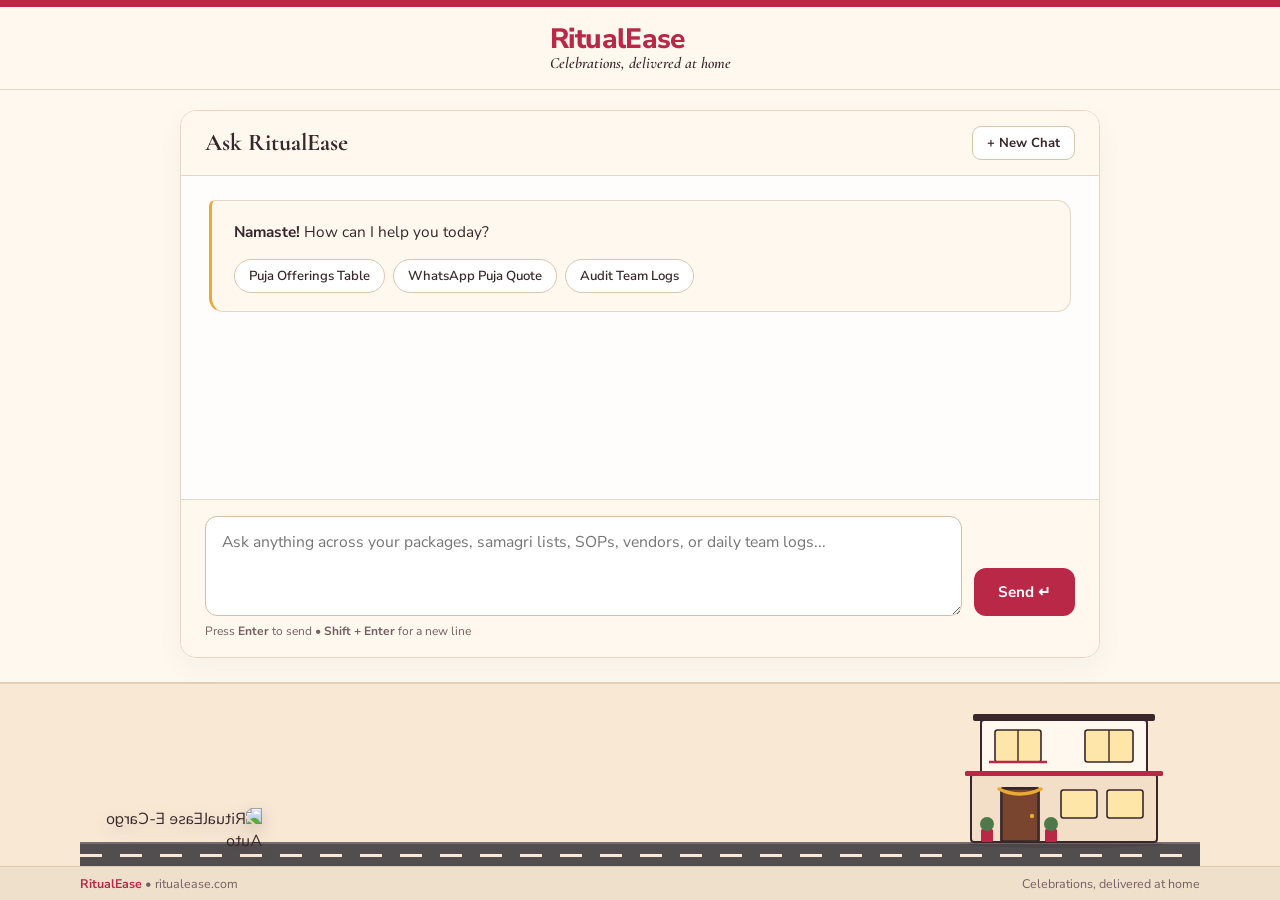
==== portal2_ask_brain.html @ 66dddca2 "Update portal2_ask_brain.html" ====
<!DOCTYPE html>
<html lang="en">
<head>
<meta charset="UTF-8">
<meta name="viewport" content="width=device-width, initial-scale=1.0">
<title>Ask RitualEase — ritualease.com</title>
<link rel="preconnect" href="https://fonts.googleapis.com">
<link rel="preconnect" href="https://fonts.gstatic.com" crossorigin>
<link href="https://fonts.googleapis.com/css2?family=Cormorant+Garamond:ital,wght@0,600;0,700;1,500&family=Nunito+Sans:wght@400;600;700;800&display=swap" rel="stylesheet">
<style>
  :root {
    --crimson: #BA2848;
    --crimson-dark: #961d38;
    --ivory: #FFF8EF;
    --sand: #F8E8D4;
    --gold: #EBAA32;
    --ink: #38272A;
    --ink-muted: #755E62;
    --hairline: #E6D5C3;
    --card-bg: #FFFFFF;
  }

  * {
    box-sizing: border-box;
    margin: 0;
    padding: 0;
  }

  body {
    background-color: var(--ivory);
    color: var(--ink);
    font-family: 'Nunito Sans', -apple-system, BlinkMacSystemFont, sans-serif;
    min-height: 100vh;
    display: flex;
    flex-direction: column;
    -webkit-font-smoothing: antialiased;
  }

  /* 1. Top Crimson Accent Bar */
  .top-crimson-bar {
    height: 7px;
    width: 100%;
    background: var(--crimson);
    flex-shrink: 0;
  }

  /* 2. Authentic RitualEase Header Using Exact Logo Mark & Wordmark */
  .brand-header {
    background: var(--ivory);
    padding: 18px 24px 16px 24px;
    text-align: center;
    border-bottom: 1px solid var(--hairline);
    flex-shrink: 0;
  }

  .logo-lockup {
    display: inline-flex;
    align-items: center;
    justify-content: center;
    gap: 14px;
    text-decoration: none;
  }

  .logo-mark-img {
    width: 50px;
    height: 50px;
    object-fit: contain;
    display: block;
  }

  .logo-text-stack {
    display: flex;
    flex-direction: column;
    align-items: flex-start;
    text-align: left;
  }

  .logo-brand-name {
    font-family: 'Nunito Sans', sans-serif;
    font-weight: 800;
    font-size: 1.75rem;
    letter-spacing: -0.025em;
    color: var(--crimson);
    line-height: 1;
  }

  .logo-domain-pill {
    font-family: 'Nunito Sans', sans-serif;
    font-weight: 700;
    font-size: 0.72rem;
    letter-spacing: 0.06em;
    text-transform: lowercase;
    color: var(--ink-muted);
    margin-top: 3px;
  }

  .logo-tagline {
    font-family: 'Cormorant Garamond', Georgia, serif;
    font-style: italic;
    font-weight: 600;
    font-size: 0.98rem;
    color: var(--ink);
    margin-top: 1px;
  }

  /* 3. Clean Editorial Chat Workspace */
  .workspace-wrap {
    flex: 1;
    width: 100%;
    max-width: 960px;
    margin: 0 auto;
    padding: 20px 20px 24px 20px;
    display: flex;
    flex-direction: column;
  }

  .workspace-card {
    flex: 1;
    background: var(--card-bg);
    border: 1px solid var(--hairline);
    border-radius: 16px;
    box-shadow: 0 10px 28px rgba(56, 39, 42, 0.045);
    display: flex;
    flex-direction: column;
    min-height: 500px;
    overflow: hidden;
  }

  .workspace-bar {
    padding: 15px 24px;
    background: var(--ivory);
    border-bottom: 1px solid var(--hairline);
    display: flex;
    align-items: center;
    justify-content: space-between;
    gap: 12px;
  }

  .workspace-title {
    font-family: 'Cormorant Garamond', Georgia, serif;
    font-weight: 700;
    font-size: 1.5rem;
    color: var(--ink);
    border: none !important;
    text-decoration: none !important;
    line-height: 1.1;
  }

  .btn-new-chat {
    background: #FFFFFF;
    border: 1px solid #D9C3AD;
    color: var(--ink);
    font-family: 'Nunito Sans', sans-serif;
    font-weight: 700;
    font-size: 0.82rem;
    padding: 7px 14px;
    border-radius: 9px;
    cursor: pointer;
    transition: all 0.15s ease;
  }

  .btn-new-chat:hover {
    border-color: var(--crimson);
    color: var(--crimson);
    background: var(--ivory);
  }

  .chat-stream {
    flex: 1;
    overflow-y: auto;
    padding: 24px 28px;
    display: flex;
    flex-direction: column;
    gap: 20px;
    background: #FFFDFB;
  }

  .entry {
    display: flex;
    flex-direction: column;
  }

  .entry.user {
    align-self: flex-end;
    max-width: 80%;
  }

  .entry.assistant {
    align-self: flex-start;
    width: 100%;
  }

  .entry.user .entry-body {
    background: var(--crimson);
    color: #FFFFFF;
    padding: 13px 18px;
    border-radius: 14px 14px 4px 14px;
    font-size: 0.96rem;
    line-height: 1.55;
    box-shadow: 0 3px 10px rgba(186, 40, 72, 0.14);
  }

  .entry.assistant .entry-body {
    background: var(--ivory);
    border: 1px solid var(--hairline);
    border-left: 3.5px solid var(--gold);
    padding: 18px 22px;
    border-radius: 6px 14px 14px 14px;
    font-size: 0.96rem;
    line-height: 1.68;
    color: var(--ink);
  }

  .entry-actions {
    margin-top: 6px;
    display: flex;
    align-items: center;
    gap: 12px;
  }

  .copy-btn {
    background: none;
    border: none;
    color: var(--crimson);
    font-family: 'Nunito Sans', sans-serif;
    font-size: 0.76rem;
    font-weight: 700;
    cursor: pointer;
    padding: 0;
  }

  .copy-btn:hover {
    text-decoration: underline;
  }

  .entry-body table {
    width: 100%;
    border-collapse: collapse;
    margin: 14px 0;
    font-size: 0.88rem;
    background: #FFFFFF;
  }

  .entry-body th,
  .entry-body td {
    border: 1px solid #E2CCB3;
    padding: 9px 12px;
    text-align: left;
    vertical-align: top;
  }

  .entry-body th {
    background: var(--sand);
    font-weight: 700;
    color: var(--ink);
  }

  .entry-body ul,
  .entry-body ol {
    margin: 8px 0 8px 22px;
  }

  .entry-body li {
    margin-bottom: 5px;
  }

  .entry-body h2,
  .entry-body h3,
  .entry-body h4 {
    font-family: 'Cormorant Garamond', Georgia, serif;
    color: var(--crimson);
    margin: 14px 0 6px 0;
    font-size: 1.2rem;
  }

  .starter-row {
    display: flex;
    flex-wrap: wrap;
    gap: 8px;
    margin-top: 14px;
  }

  .starter-pill {
    background: #FFFFFF;
    border: 1px solid #DEC7B0;
    color: var(--ink);
    font-family: 'Nunito Sans', sans-serif;
    font-size: 0.82rem;
    font-weight: 600;
    padding: 7px 14px;
    border-radius: 20px;
    cursor: pointer;
    transition: all 0.15s ease;
  }

  .starter-pill:hover {
    border-color: var(--crimson);
    color: var(--crimson);
    background: #FFFDF9;
  }

  .composer-box {
    padding: 16px 24px 18px 24px;
    background: var(--ivory);
    border-top: 1px solid var(--hairline);
  }

  .composer-row {
    display: flex;
    gap: 12px;
    align-items: flex-end;
  }

  .composer-row textarea {
    flex: 1;
    min-height: 82px;
    max-height: 220px;
    resize: vertical;
    padding: 14px 16px;
    border: 1.5px solid #D5BCA3;
    border-radius: 12px;
    background: #FFFFFF;
    color: var(--ink);
    font-family: 'Nunito Sans', sans-serif;
    font-size: 0.98rem;
    line-height: 1.5;
  }

  .composer-row textarea:focus {
    outline: none;
    border-color: var(--crimson);
    box-shadow: 0 0 0 3px rgba(186, 40, 72, 0.10);
  }

  .btn-send {
    flex-shrink: 0;
    height: 48px;
    padding: 0 24px;
    background: var(--crimson);
    color: #FFFFFF;
    border: none;
    border-radius: 12px;
    font-family: 'Nunito Sans', sans-serif;
    font-size: 0.95rem;
    font-weight: 700;
    cursor: pointer;
    transition: background 0.15s ease;
  }

  .btn-send:hover:not(:disabled) {
    background: var(--crimson-dark);
  }

  .btn-send:disabled {
    opacity: 0.65;
    cursor: not-allowed;
  }

  .composer-note {
    margin-top: 7px;
    font-size: 0.75rem;
    color: var(--ink-muted);
  }

  /* 4. Choreographed Story Footer: Auto Drives Down Road -> Stops at Home -> Boy Exits, Opens Door & Delivers Boxes */
  .story-footer {
    background: var(--sand);
    border-top: 2px solid #E5CEB5;
    padding-top: 14px;
    margin-top: auto;
    flex-shrink: 0;
    overflow: hidden;
  }

  .story-stage {
    position: relative;
    max-width: 1120px;
    height: 168px;
    margin: 0 auto;
    padding: 0 24px;
  }

  /* Paved Grey Dashed Road Running End-to-End */
  .paved-road {
    position: absolute;
    left: 0;
    right: 0;
    bottom: 0;
    height: 24px;
    background: #524D4F;
    border-top: 2px solid #756F72;
  }

  .paved-road::after {
    content: "";
    position: absolute;
    left: 0;
    right: 0;
    top: 10px;
    height: 3px;
    background-image: repeating-linear-gradient(
      to right,
      #F8E8D4 0px,
      #F8E8D4 22px,
      transparent 22px,
      transparent 40px
    );
    animation: roadScroll 14s linear infinite;
  }

  /* Real 3D E-Cargo Auto Mascot Driving Left-to-Right Toward Home */
  .auto-actor {
    position: absolute;
    bottom: 14px;
    left: 24px;
    width: 158px;
    z-index: 4;
    transform-origin: bottom center;
    animation: autoJourney 14s cubic-bezier(0.35, 0.05, 0.25, 1) infinite;
  }

  /* Flip horizontal so front cabin faces right toward the home, while keeping crisp shadow */
  .auto-actor img {
    width: 100%;
    height: auto;
    display: block;
    transform: scaleX(-1);
    filter: drop-shadow(0 6px 8px rgba(56, 39, 42, 0.22));
    animation: engineIdle 0.45s ease-in-out infinite alternate;
  }

  /* Coordinator Character Exiting Auto & Carrying Celebration Boxes to House */
  .boy-actor {
    position: absolute;
    bottom: 18px;
    left: 55%;
    width: 64px;
    height: 92px;
    z-index: 5;
    opacity: 0;
    animation: boyDelivery 14s ease-in-out infinite;
  }

  /* Modern 2-Story Home at the Right End of the Road */
  .home-actor {
    position: absolute;
    bottom: 18px;
    right: 28px;
    width: 215px;
    height: 142px;
    z-index: 3;
  }

  /* Animated Front Door on the Home */
  .house-door-leaf {
    transform-origin: left center;
    animation: doorSwing 14s ease-in-out infinite;
  }

  /* Warm Interior Glow When Door Opens */
  .door-warm-glow {
    opacity: 0;
    animation: glowPulse 14s ease-in-out infinite;
  }

  /* Footer Brand Signature Strip Beneath Road */
  .footer-bar-bottom {
    background: #EFE0CC;
    border-top: 1px solid #DFC9AF;
    padding: 8px 24px;
  }

  .footer-bar-inner {
    max-width: 1120px;
    margin: 0 auto;
    display: flex;
    align-items: center;
    justify-content: space-between;
    font-size: 0.78rem;
    color: var(--ink-muted);
    flex-wrap: wrap;
    gap: 8px;
  }

  .footer-bar-inner strong {
    color: var(--crimson);
  }

  /* === 14-SECOND CONTINUOUS CHOREOGRAPHY KEYFRAMES ===
     0% - 34%: Auto drives smoothly from left end down the road toward the house
     35% - 42%: Auto brakes gently & parks right outside the home
     43% - 52%: Boy steps out of auto holding gold/ivory celebration boxes; house front door swings open
     53% - 76%: Boy walks boxes up to open front door & hands them inside
     77% - 88%: Door closes warmly; boy steps back into auto
     89% - 100%: Smooth reset for next celebration delivery
  */
  @keyframes autoJourney {
    0%   { left: 24px; opacity: 0; transform: translateY(0); }
    6%   { left: 24px; opacity: 1; transform: translateY(0); }
    36%  { left: calc(100% - 415px); opacity: 1; transform: translateY(0); }
    39%  { left: calc(100% - 410px); opacity: 1; transform: rotate(1.5deg); }
    42%  { left: calc(100% - 412px); opacity: 1; transform: rotate(0deg); }
    88%  { left: calc(100% - 412px); opacity: 1; transform: rotate(0deg); }
    95%  { left: calc(100% - 412px); opacity: 0; }
    100% { left: 24px; opacity: 0; }
  }

  @keyframes engineIdle {
    from { transform: scaleX(-1) translateY(0px); }
    to   { transform: scaleX(-1) translateY(-1.5px); }
  }

  @keyframes boyDelivery {
    0%, 41%  { left: calc(100% - 310px); opacity: 0; transform: scale(0.88) translateY(4px); }
    47%      { left: calc(100% - 295px); opacity: 1; transform: scale(1) translateY(0px); }
    54%      { left: calc(100% - 265px); opacity: 1; transform: translateY(-2px); }
    61%      { left: calc(100% - 235px); opacity: 1; transform: translateY(0px); }
    68%      { left: calc(100% - 210px); opacity: 1; transform: translateY(-2px); }
    78%      { left: calc(100% - 210px); opacity: 1; transform: translateY(0px); }
    86%      { left: calc(100% - 285px); opacity: 1; transform: translateY(0px); }
    91%, 100%{ left: calc(100% - 310px); opacity: 0; }
  }

  @keyframes doorSwing {
    0%, 46%  { transform: scaleX(1); }
    54%, 80% { transform: scaleX(0.22); }
    87%, 100%{ transform: scaleX(1); }
  }

  @keyframes glowPulse {
    0%, 46%  { opacity: 0; }
    54%, 80% { opacity: 1; }
    87%, 100%{ opacity: 0; }
  }

  @keyframes roadScroll {
    0%   { background-position-x: 0px; }
    38%  { background-position-x: -240px; }
    88%  { background-position-x: -240px; }
    100% { background-position-x: -280px; }
  }

  @media (max-width: 720px) {
    .workspace-wrap { padding: 12px; }
    .chat-stream { padding: 16px; }
    .composer-row { flex-direction: column; align-items: stretch; }
    .btn-send { width: 100%; }
    .story-stage { height: 140px; }
    .auto-actor { width: 120px; }
    .home-actor { width: 165px; height: 112px; right: 12px; }
    @keyframes autoJourney {
      0%   { left: 10px; opacity: 0; }
      6%   { left: 10px; opacity: 1; }
      38%, 88% { left: calc(100% - 305px); opacity: 1; }
      95%, 100%{ left: 10px; opacity: 0; }
    }
    @keyframes boyDelivery {
      0%, 41%  { left: calc(100% - 215px); opacity: 0; }
      48%      { left: calc(100% - 200px); opacity: 1; }
      66%, 78% { left: calc(100% - 155px); opacity: 1; }
      88%, 100%{ left: calc(100% - 215px); opacity: 0; }
    }
  }
</style>
</head>
<body>

  <!-- Top Crimson Accent Strip -->
  <div class="top-crimson-bar"></div>

  <!-- Official RitualEase Header Using Exact Logo Mark & Wordmark -->
  <header class="brand-header">
    <div class="logo-lockup">
      <img src="ritualease-logo-mark-1024-transparent.png" alt="RitualEase Logo" class="logo-mark-img" onerror="this.style.display='none'">
      <div class="logo-text-stack">
        <span class="logo-brand-name">RitualEase</span>
        <span class="logo-tagline">Celebrations, delivered at home</span>
      </div>
    </div>
  </header>

  <!-- Continuous Conversation Workspace -->
  <main class="workspace-wrap">
    <div class="workspace-card">
      <div class="workspace-bar">
        <div class="workspace-title">Ask RitualEase</div>
        <button type="button" class="btn-new-chat" onclick="resetChat()">+ New Chat</button>
      </div>

      <div class="chat-stream" id="chatStream"></div>

      <div class="composer-box">
        <div class="composer-row">
          <textarea id="qInput" rows="3" placeholder="Ask anything across your packages, samagri lists, SOPs, vendors, or daily team logs..."></textarea>
          <button type="button" class="btn-send" id="askBtn" onclick="sendMessage()">Send ↵</button>
        </div>
        <div class="composer-note">Press <strong>Enter</strong> to send • <strong>Shift + Enter</strong> for a new line</div>
      </div>
    </div>
  </main>

  <!-- Animated Mascot Story Footer: Auto Drives Along Road -> Stops at House -> Boy Exits, Opens Door & Delivers Boxes -->
  <footer class="story-footer">
    <div class="story-stage">
      <!-- Paved Dashed Road -->
      <div class="paved-road"></div>

      <!-- 1. Exact 3D E-Cargo Auto Mascot Driving Left-to-Right -->
      <div class="auto-actor">
        <img src="auto_plain_HQ_with-RE-logo.png" alt="RitualEase E-Cargo Auto">
      </div>

      <!-- 2. RitualEase Coordinator Exiting Auto Carrying Stacked Celebration Boxes -->
      <div class="boy-actor" aria-hidden="true">
        <svg width="64" height="92" viewBox="0 0 64 92" fill="none" xmlns="http://www.w3.org/2000/svg">
          <!-- Ground Shadow -->
          <ellipse cx="30" cy="89" rx="16" ry="3.5" fill="rgba(56,39,42,0.22)"/>
          <!-- White Cap with Crimson Visor -->
          <path d="M16 20C16 13 21 9 28 9C35 9 40 13 40 20H16Z" fill="#FFFFFF" stroke="#38272A" stroke-width="1.5"/>
          <path d="M28 19H46" stroke="#BA2848" stroke-width="3" stroke-linecap="round"/>
          <!-- Head & Smile -->
          <circle cx="28" cy="27" r="8.5" fill="#F2C39B"/>
          <circle cx="31" cy="26" r="1.2" fill="#38272A"/>
          <path d="M28 30C30 31.5 32.5 31.2 33.5 29.8" stroke="#38272A" stroke-width="1.3" stroke-linecap="round"/>
          <!-- Crimson RitualEase Polo Shirt -->
          <path d="M17 37C17 35 21 34 28 34C35 34 39 35 39 37L41 61H15L17 37Z" fill="#BA2848"/>
          <!-- Trousers & Sneakers -->
          <rect x="18" y="61" width="8.5" height="23" rx="2.5" fill="#38272A"/>
          <rect x="29.5" y="61" width="8.5" height="23" rx="2.5" fill="#38272A"/>
          <rect x="17" y="82" width="11" height="5" rx="2.5" fill="#FFFFFF"/>
          <rect x="29" y="82" width="11" height="5" rx="2.5" fill="#FFFFFF"/>
          <!-- Bottom Celebration Box (Marigold Gold #EBAA32) -->
          <rect x="28" y="44" width="26" height="16" rx="2.5" fill="#EBAA32" stroke="#38272A" stroke-width="1.3"/>
          <line x1="41" y1="44" x2="41" y2="60" stroke="#BA2848" stroke-width="2.2"/>
          <!-- Top Celebration Box (Warm Ivory #FFF8EF with Crimson Ribbon) -->
          <rect x="30" y="31" width="22" height="13" rx="2" fill="#FFF8EF" stroke="#38272A" stroke-width="1.3"/>
          <line x1="41" y1="31" x2="41" y2="44" stroke="#BA2848" stroke-width="2"/>
          <!-- Arms Holding Boxes -->
          <path d="M22 41L31 49" stroke="#F2C39B" stroke-width="4" stroke-linecap="round"/>
        </svg>
      </div>

      <!-- 3. Modern 2-Story Home at the Right End with Animated Opening Front Door -->
      <div class="home-actor" aria-hidden="true">
        <svg width="215" height="142" viewBox="0 0 215 142" fill="none" xmlns="http://www.w3.org/2000/svg">
          <!-- Ground Shadow -->
          <ellipse cx="108" cy="138" rx="98" ry="4" fill="rgba(56,39,42,0.18)"/>
          <!-- Upper Floor -->
          <rect x="24" y="14" width="166" height="54" rx="3" fill="#FFF8EF" stroke="#38272A" stroke-width="2"/>
          <!-- Upper Roof Overhang -->
          <rect x="16" y="8" width="182" height="7" rx="2" fill="#38272A"/>
          <!-- Upper Windows with Warm Celebration Glow -->
          <rect x="38" y="24" width="46" height="32" rx="2.5" fill="#FDE6A8" stroke="#38272A" stroke-width="1.6"/>
          <line x1="61" y1="24" x2="61" y2="56" stroke="#38272A" stroke-width="1.4"/>
          <rect x="128" y="24" width="48" height="32" rx="2.5" fill="#FDE6A8" stroke="#38272A" stroke-width="1.6"/>
          <line x1="152" y1="24" x2="152" y2="56" stroke="#38272A" stroke-width="1.4"/>
          <!-- Balcony Railing -->
          <line x1="32" y1="56" x2="90" y2="56" stroke="#BA2848" stroke-width="2.5"/>

          <!-- Ground Floor -->
          <rect x="14" y="68" width="186" height="68" rx="3" fill="#F3DFC8" stroke="#38272A" stroke-width="2"/>
          <!-- Crimson Architectural Trim -->
          <rect x="8" y="65" width="198" height="5" rx="1.5" fill="#BA2848"/>

          <!-- Front Entrance Frame & Warm Interior Glow -->
          <rect x="44" y="82" width="38" height="54" rx="2" fill="#FFF3D1" stroke="#38272A" stroke-width="1.8"/>
          <rect class="door-warm-glow" x="45" y="83" width="36" height="52" fill="#EBAA32" opacity="0.45"/>
          <!-- Animated Swinging Front Door -->
          <g transform="translate(45, 83)">
            <g class="house-door-leaf">
              <rect x="0" y="0" width="36" height="52" fill="#7A452E" stroke="#38272A" stroke-width="1.4"/>
              <circle cx="30" cy="27" r="2.2" fill="#EBAA32"/>
            </g>
          </g>
          <!-- Festive Marigold Toran Garland Over Door -->
          <path d="M42 83Q63 93 84 83" stroke="#EBAA32" stroke-width="3.5" stroke-linecap="round" fill="none"/>

          <!-- Ground Floor Living Room Windows -->
          <rect x="104" y="84" width="36" height="28" rx="2.5" fill="#FDE6A8" stroke="#38272A" stroke-width="1.6"/>
          <rect x="150" y="84" width="36" height="28" rx="2.5" fill="#FDE6A8" stroke="#38272A" stroke-width="1.6"/>

          <!-- Crimson Planters & Green Shrubs -->
          <rect x="24" y="123" width="12" height="13" rx="1.5" fill="#BA2848"/>
          <circle cx="30" cy="118" r="7" fill="#4E7A4B"/>
          <rect x="88" y="123" width="12" height="13" rx="1.5" fill="#BA2848"/>
          <circle cx="94" cy="118" r="7" fill="#4E7A4B"/>
        </svg>
      </div>
    </div>

    <div class="footer-bar-bottom">
      <div class="footer-bar-inner">
        <span><strong>RitualEase</strong> • ritualease.com</span>
        <span>Celebrations, delivered at home</span>
      </div>
    </div>
  </footer>

<script src="brain.js?v=13"></script>
<script>
let chatHistory = [];
let isBusy = false;

function initChat() {
  const stream = document.getElementById("chatStream");
  stream.innerHTML = `
    <div class="entry assistant">
      <div class="entry-body">
        <strong>Namaste!</strong> How can I help you today?
        <div class="starter-row">
          <button type="button" class="starter-pill" onclick="useStarter('List all Puja packages and exact offerings in a table')">Puja Offerings Table</button>
          <button type="button" class="starter-pill" onclick="useStarter('Draft a ready-to-send WhatsApp quote for Satyanarayan Katha including customer-owned utensils')">WhatsApp Puja Quote</button>
          <button type="button" class="starter-pill" onclick="useStarter('Summarize recent team updates and flag any missing follow-ups')">Audit Team Logs</button>
        </div>
      </div>
    </div>
  `;
}

function useStarter(text) {
  document.getElementById("qInput").value = text;
  sendMessage();
}

function resetChat() {
  chatHistory = [];
  initChat();
  document.getElementById("qInput").focus();
}

document.getElementById("qInput").addEventListener("keydown", function(e) {
  if (e.key === "Enter" && !e.shiftKey) {
    e.preventDefault();
    sendMessage();
  }
});

async function sendMessage() {
  if (isBusy) return;
  const input = document.getElementById("qInput");
  const q = input.value.trim();
  if (!q) { input.focus(); return; }

  const scriptUrl = getScriptUrl();
  if (!scriptUrl) {
    appendEntry("assistant", "⚠️ **DEFAULT_SCRIPT_URL** is missing in `brain.js` on GitHub.");
    return;
  }

  input.value = "";
  chatHistory.push({ role: "user", content: q });
  appendEntry("user", q);

  isBusy = true;
  const btn = document.getElementById("askBtn");
  btn.disabled = true;
  btn.textContent = "Thinking...";

  const typingId = "typing_" + Date.now();
  appendEntry("assistant", "Thinking...", typingId);

  try {
    const res = await fetch(scriptUrl, {
      method: "POST",
      body: JSON.stringify({
        action: "chat",
        history: chatHistory
      })
    });
    const raw = await res.text();
    let data;
    try {
      data = JSON.parse(raw);
    } catch (e) {
      replaceEntry(typingId, "⚠️ Backend returned HTML instead of JSON. Ensure Apps Script is deployed with **Who has access: Anyone**.");
      isBusy = false;
      btn.disabled = false;
      btn.textContent = "Send ↵";
      return;
    }

    const reply = (data.answer && data.answer.trim()) ? data.answer.trim() : ("⚠️ Unexpected response: " + raw);
    chatHistory.push({ role: "assistant", content: reply });
    replaceEntry(typingId, reply, true);
  } catch (err) {
    replaceEntry(typingId, "⚠️ Network error: " + err.message);
  }

  isBusy = false;
  btn.disabled = false;
  btn.textContent = "Send ↵";
  input.focus();
}

function appendEntry(role, text, id) {
  const stream = document.getElementById("chatStream");
  const entry = document.createElement("div");
  entry.className = "entry " + role;
  if (id) entry.id = id;

  const body = document.createElement("div");
  body.className = "entry-body";
  body.innerHTML = role === "user" ? escapeHtml(text).replace(/\n/g, "<br>") : renderMarkdown(text);
  entry.appendChild(body);

  if (role === "assistant" && !id) {
    entry.appendChild(buildActions(text));
  }

  stream.appendChild(entry);
  stream.scrollTop = stream.scrollHeight;
}

function replaceEntry(id, text, showCopy) {
  const entry = document.getElementById(id);
  if (!entry) return;
  entry.removeAttribute("id");
  const body = entry.querySelector(".entry-body");
  body.innerHTML = renderMarkdown(text);
  if (showCopy) {
    entry.appendChild(buildActions(text));
  }
  const stream = document.getElementById("chatStream");
  stream.scrollTop = stream.scrollHeight;
}

function buildActions(rawText) {
  const bar = document.createElement("div");
  bar.className = "entry-actions";
  const copyBtn = document.createElement("button");
  copyBtn.type = "button";
  copyBtn.className = "copy-btn";
  copyBtn.textContent = "Copy response";
  copyBtn.onclick = function() {
    navigator.clipboard.writeText(rawText);
    copyBtn.textContent = "Copied ✓";
    setTimeout(() => copyBtn.textContent = "Copy response", 1800);
  };
  bar.appendChild(copyBtn);
  return bar;
}

function escapeHtml(str) {
  return str.replace(/&/g, "&amp;").replace(/</g, "&lt;").replace(/>/g, "&gt;");
}

function renderMarkdown(md) {
  const lines = escapeHtml(md).split("\n");
  let html = "";
  let inTable = false;
  let inList = false;

  for (let i = 0; i < lines.length; i++) {
    let line = lines[i].trim();

    if (line.startsWith("|") && line.endsWith("|")) {
      if (inList) { html += "</ul>"; inList = false; }
      const cells = line.slice(1, -1).split("|").map(c => c.trim());
      if (cells.every(c => /^[-:]+$/.test(c))) continue;

      if (!inTable) {
        html += "<table><thead><tr>" + cells.map(c => "<th>" + inlineFormat(c) + "</th>").join("") + "</tr></thead><tbody>";
        inTable = true;
      } else {
        html += "<tr>" + cells.map(c => "<td>" + inlineFormat(c) + "</td>").join("") + "</tr>";
      }
      continue;
    } else if (inTable) {
      html += "</tbody></table>";
      inTable = false;
    }

    if (/^[-*•]\s+/.test(line)) {
      if (!inList) { html += "<ul>"; inList = true; }
      html += "<li>" + inlineFormat(line.replace(/^[-*•]\s+/, "")) + "</li>";
      continue;
    } else if (inList) {
      html += "</ul>";
      inList = false;
    }

    if (line.startsWith("### ")) {
      html += "<h4>" + inlineFormat(line.slice(4)) + "</h4>";
    } else if (line.startsWith("## ")) {
      html += "<h3>" + inlineFormat(line.slice(3)) + "</h3>";
    } else if (line.startsWith("# ")) {
      html += "<h2>" + inlineFormat(line.slice(2)) + "</h2>";
    } else if (line === "---") {
      html += "<hr style='border:none;border-top:1px solid #e6d5c3;margin:10px 0;'>";
    } else if (line.length > 0) {
      html += "<p style='margin:6px 0;'>" + inlineFormat(line) + "</p>";
    }
  }

  if (inTable) html += "</tbody></table>";
  if (inList) html += "</ul>";
  return html;
}

function inlineFormat(text) {
  return text
    .replace(/\*\*(.*?)\*\*/g, "<strong>$1</strong>")
    .replace(/`([^`]+)`/g, "<code style='background:#f3e6d8;padding:1px 5px;border-radius:4px;'>$1</code>")
    .replace(/(https?:\/\/[^\s<)]+)/g, '<a href="$1" target="_blank" style="color:#BA2848;font-weight:600;">Open File ↗</a>');
}

initChat();
</script>
</body>
</html>
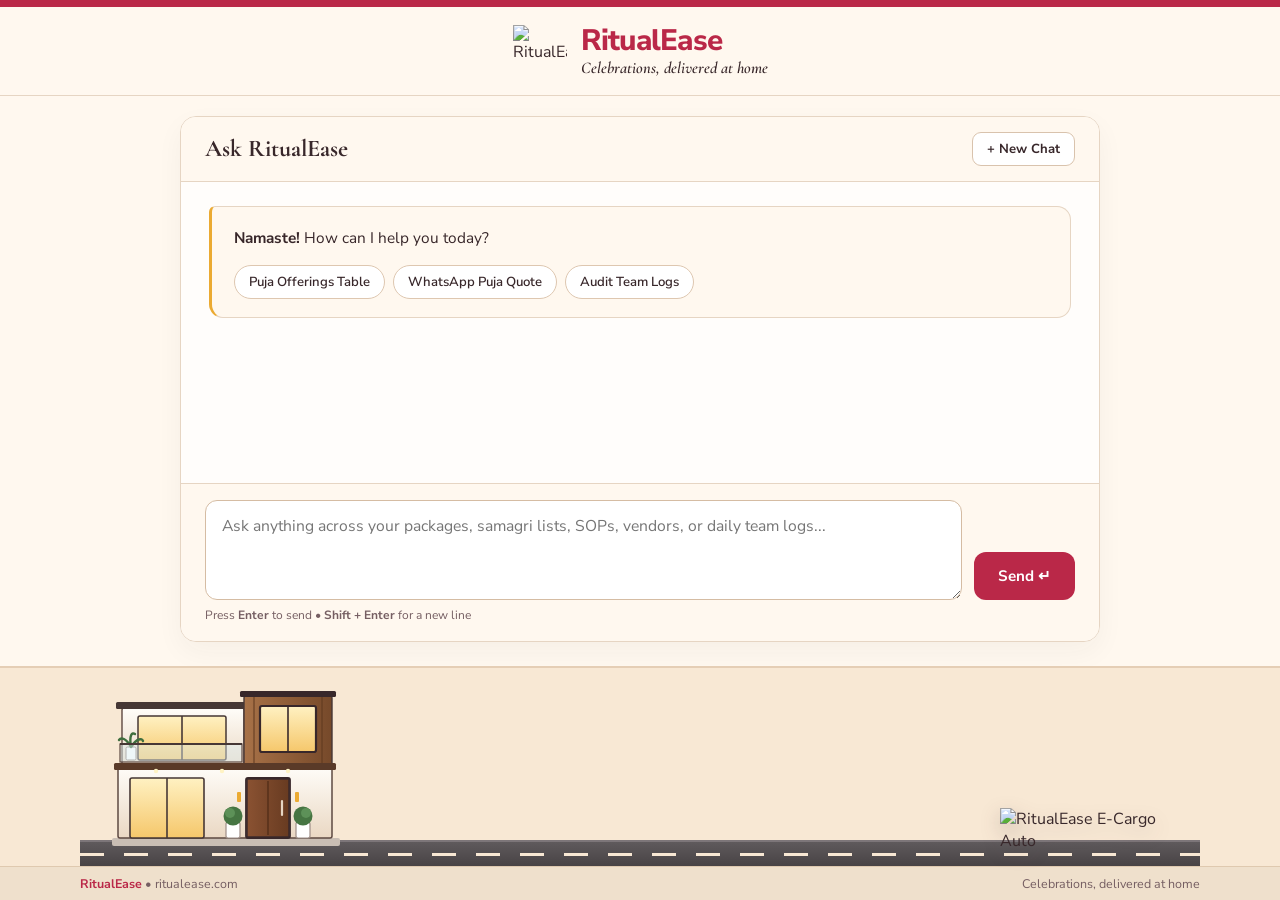
==== commit 98593ecd: "Update portal2_ask_brain.html" ====
--- a/portal2_ask_brain.html
+++ b/portal2_ask_brain.html
@@ -44,7 +44,7 @@
     flex-shrink: 0;
   }
 
-  /* 2. Authentic RitualEase Header Using Exact Logo Mark & Wordmark */
+  /* 2. Authentic RitualEase Header (Exact Logo Mark Next to RitualEase Wordmark) */
   .brand-header {
     background: var(--ivory);
     padding: 18px 24px 16px 24px;
@@ -62,8 +62,8 @@
   }
 
   .logo-mark-img {
-    width: 50px;
-    height: 50px;
+    width: 54px;
+    height: 54px;
     object-fit: contain;
     display: block;
   }
@@ -78,29 +78,19 @@
   .logo-brand-name {
     font-family: 'Nunito Sans', sans-serif;
     font-weight: 800;
-    font-size: 1.75rem;
+    font-size: 1.85rem;
     letter-spacing: -0.025em;
     color: var(--crimson);
     line-height: 1;
-  }
-
-  .logo-domain-pill {
-    font-family: 'Nunito Sans', sans-serif;
-    font-weight: 700;
-    font-size: 0.72rem;
-    letter-spacing: 0.06em;
-    text-transform: lowercase;
-    color: var(--ink-muted);
-    margin-top: 3px;
   }
 
   .logo-tagline {
     font-family: 'Cormorant Garamond', Georgia, serif;
     font-style: italic;
     font-weight: 600;
-    font-size: 0.98rem;
+    font-size: 1.02rem;
     color: var(--ink);
-    margin-top: 1px;
+    margin-top: 3px;
   }
 
   /* 3. Clean Editorial Chat Workspace */
@@ -122,7 +112,7 @@
     box-shadow: 0 10px 28px rgba(56, 39, 42, 0.045);
     display: flex;
     flex-direction: column;
-    min-height: 500px;
+    min-height: 490px;
     overflow: hidden;
   }
 
@@ -362,11 +352,14 @@
     color: var(--ink-muted);
   }
 
-  /* 4. Choreographed Story Footer: Auto Drives Down Road -> Stops at Home -> Boy Exits, Opens Door & Delivers Boxes */
+  /* 4. Choreographed Story Footer:
+        LEFT END: Modern 2-Story Contemporary Home
+        MIDDLE: Paved Grey Dashed Road
+        RIGHT -> LEFT: Exact 3D E-Cargo Auto Drives Down Road -> Stops at Home -> Boy Exits, Door Opens & Takes Boxes In */
   .story-footer {
     background: var(--sand);
     border-top: 2px solid #E5CEB5;
-    padding-top: 14px;
+    padding-top: 12px;
     margin-top: auto;
     flex-shrink: 0;
     overflow: hidden;
@@ -375,20 +368,20 @@
   .story-stage {
     position: relative;
     max-width: 1120px;
-    height: 168px;
+    height: 186px;
     margin: 0 auto;
     padding: 0 24px;
   }
 
-  /* Paved Grey Dashed Road Running End-to-End */
+  /* Paved Grey Dashed Road Across Full Width */
   .paved-road {
     position: absolute;
     left: 0;
     right: 0;
     bottom: 0;
-    height: 24px;
-    background: #524D4F;
-    border-top: 2px solid #756F72;
+    height: 26px;
+    background: linear-gradient(180deg, #5F5A5C 0%, #484345 100%);
+    border-top: 2px solid #7D7679;
   }
 
   .paved-road::after {
@@ -396,74 +389,69 @@
     position: absolute;
     left: 0;
     right: 0;
-    top: 10px;
+    top: 11px;
     height: 3px;
     background-image: repeating-linear-gradient(
       to right,
       #F8E8D4 0px,
-      #F8E8D4 22px,
-      transparent 22px,
-      transparent 40px
+      #F8E8D4 24px,
+      transparent 24px,
+      transparent 44px
     );
-    animation: roadScroll 14s linear infinite;
-  }
-
-  /* Real 3D E-Cargo Auto Mascot Driving Left-to-Right Toward Home */
+    animation: roadScrollRightToLeft 15s linear infinite;
+  }
+
+  /* LEFT END: 3D-Shaded Modern Contemporary 2-Story Home (Matching Official RitualEase Villa Mascot) */
+  .home-actor {
+    position: absolute;
+    bottom: 18px;
+    left: 24px;
+    width: 245px;
+    height: 162px;
+    z-index: 3;
+  }
+
+  .house-door-leaf {
+    transform-origin: left center;
+    animation: doorSwing 15s ease-in-out infinite;
+  }
+
+  .door-warm-glow {
+    opacity: 0;
+    animation: glowPulse 15s ease-in-out infinite;
+  }
+
+  /* COORDINATOR BOY: Exits Auto, Walks to House Porch & Carries Boxes Through Open Door */
+  .boy-actor {
+    position: absolute;
+    bottom: 20px;
+    left: 310px;
+    width: 68px;
+    height: 98px;
+    z-index: 5;
+    opacity: 0;
+    animation: boyDeliveryToLeft 15s ease-in-out infinite;
+  }
+
+  /* RIGHT -> LEFT: Exact 3D E-Cargo Auto Mascot (100% Unmirrored so RitualEase + RE Logo Read Crisp!) */
   .auto-actor {
     position: absolute;
     bottom: 14px;
-    left: 24px;
-    width: 158px;
+    right: 24px;
+    width: 176px;
     z-index: 4;
     transform-origin: bottom center;
-    animation: autoJourney 14s cubic-bezier(0.35, 0.05, 0.25, 1) infinite;
-  }
-
-  /* Flip horizontal so front cabin faces right toward the home, while keeping crisp shadow */
+    animation: autoDriveToHouse 15s cubic-bezier(0.35, 0.05, 0.25, 1) infinite;
+  }
+
   .auto-actor img {
     width: 100%;
     height: auto;
     display: block;
-    transform: scaleX(-1);
-    filter: drop-shadow(0 6px 8px rgba(56, 39, 42, 0.22));
-    animation: engineIdle 0.45s ease-in-out infinite alternate;
-  }
-
-  /* Coordinator Character Exiting Auto & Carrying Celebration Boxes to House */
-  .boy-actor {
-    position: absolute;
-    bottom: 18px;
-    left: 55%;
-    width: 64px;
-    height: 92px;
-    z-index: 5;
-    opacity: 0;
-    animation: boyDelivery 14s ease-in-out infinite;
-  }
-
-  /* Modern 2-Story Home at the Right End of the Road */
-  .home-actor {
-    position: absolute;
-    bottom: 18px;
-    right: 28px;
-    width: 215px;
-    height: 142px;
-    z-index: 3;
-  }
-
-  /* Animated Front Door on the Home */
-  .house-door-leaf {
-    transform-origin: left center;
-    animation: doorSwing 14s ease-in-out infinite;
-  }
-
-  /* Warm Interior Glow When Door Opens */
-  .door-warm-glow {
-    opacity: 0;
-    animation: glowPulse 14s ease-in-out infinite;
-  }
-
-  /* Footer Brand Signature Strip Beneath Road */
+    filter: drop-shadow(0 7px 10px rgba(56, 39, 42, 0.24));
+    animation: engineIdle 0.42s ease-in-out infinite alternate;
+  }
+
   .footer-bar-bottom {
     background: #EFE0CC;
     border-top: 1px solid #DFC9AF;
@@ -486,58 +474,58 @@
     color: var(--crimson);
   }
 
-  /* === 14-SECOND CONTINUOUS CHOREOGRAPHY KEYFRAMES ===
-     0% - 34%: Auto drives smoothly from left end down the road toward the house
-     35% - 42%: Auto brakes gently & parks right outside the home
-     43% - 52%: Boy steps out of auto holding gold/ivory celebration boxes; house front door swings open
-     53% - 76%: Boy walks boxes up to open front door & hands them inside
-     77% - 88%: Door closes warmly; boy steps back into auto
+  /* === 15-SECOND CONTINUOUS CHOREOGRAPHY ===
+     0% - 35%: Auto drives smoothly from Right end down the road toward the House on the Left
+     36% - 42%: Auto brakes gently and parks right outside the house porch
+     43% - 52%: Boy steps out from auto carrying stacked celebration boxes; house front door swings open
+     53% - 76%: Boy walks boxes up to open front door and carries them inside
+     77% - 88%: Door closes warmly; boy walks back to auto
      89% - 100%: Smooth reset for next celebration delivery
   */
-  @keyframes autoJourney {
-    0%   { left: 24px; opacity: 0; transform: translateY(0); }
-    6%   { left: 24px; opacity: 1; transform: translateY(0); }
-    36%  { left: calc(100% - 415px); opacity: 1; transform: translateY(0); }
-    39%  { left: calc(100% - 410px); opacity: 1; transform: rotate(1.5deg); }
-    42%  { left: calc(100% - 412px); opacity: 1; transform: rotate(0deg); }
-    88%  { left: calc(100% - 412px); opacity: 1; transform: rotate(0deg); }
-    95%  { left: calc(100% - 412px); opacity: 0; }
-    100% { left: 24px; opacity: 0; }
+  @keyframes autoDriveToHouse {
+    0%   { left: calc(100% - 205px); opacity: 0; transform: rotate(0deg); }
+    6%   { left: calc(100% - 205px); opacity: 1; transform: rotate(0deg); }
+    35%  { left: 285px; opacity: 1; transform: rotate(0deg); }
+    38%  { left: 280px; opacity: 1; transform: rotate(-1.5deg); }
+    41%  { left: 282px; opacity: 1; transform: rotate(0deg); }
+    88%  { left: 282px; opacity: 1; transform: rotate(0deg); }
+    95%  { left: 282px; opacity: 0; }
+    100% { left: calc(100% - 205px); opacity: 0; }
   }
 
   @keyframes engineIdle {
-    from { transform: scaleX(-1) translateY(0px); }
-    to   { transform: scaleX(-1) translateY(-1.5px); }
-  }
-
-  @keyframes boyDelivery {
-    0%, 41%  { left: calc(100% - 310px); opacity: 0; transform: scale(0.88) translateY(4px); }
-    47%      { left: calc(100% - 295px); opacity: 1; transform: scale(1) translateY(0px); }
-    54%      { left: calc(100% - 265px); opacity: 1; transform: translateY(-2px); }
-    61%      { left: calc(100% - 235px); opacity: 1; transform: translateY(0px); }
-    68%      { left: calc(100% - 210px); opacity: 1; transform: translateY(-2px); }
-    78%      { left: calc(100% - 210px); opacity: 1; transform: translateY(0px); }
-    86%      { left: calc(100% - 285px); opacity: 1; transform: translateY(0px); }
-    91%, 100%{ left: calc(100% - 310px); opacity: 0; }
+    from { transform: translateY(0px); }
+    to   { transform: translateY(-1.5px); }
+  }
+
+  @keyframes boyDeliveryToLeft {
+    0%, 40%  { left: 320px; opacity: 0; transform: scale(0.9) translateY(3px); }
+    46%      { left: 300px; opacity: 1; transform: scale(1) translateY(0px); }
+    53%      { left: 262px; opacity: 1; transform: translateY(-2px); }
+    60%      { left: 224px; opacity: 1; transform: translateY(0px); }
+    67%      { left: 192px; opacity: 1; transform: translateY(-2px); }
+    77%      { left: 192px; opacity: 1; transform: translateY(0px); }
+    85%      { left: 295px; opacity: 1; transform: translateY(0px); }
+    90%, 100%{ left: 320px; opacity: 0; }
   }
 
   @keyframes doorSwing {
-    0%, 46%  { transform: scaleX(1); }
-    54%, 80% { transform: scaleX(0.22); }
+    0%, 45%  { transform: scaleX(1); }
+    53%, 80% { transform: scaleX(0.20); }
     87%, 100%{ transform: scaleX(1); }
   }
 
   @keyframes glowPulse {
-    0%, 46%  { opacity: 0; }
-    54%, 80% { opacity: 1; }
+    0%, 45%  { opacity: 0; }
+    53%, 80% { opacity: 1; }
     87%, 100%{ opacity: 0; }
   }
 
-  @keyframes roadScroll {
+  @keyframes roadScrollRightToLeft {
     0%   { background-position-x: 0px; }
-    38%  { background-position-x: -240px; }
-    88%  { background-position-x: -240px; }
-    100% { background-position-x: -280px; }
+    37%  { background-position-x: 240px; }
+    88%  { background-position-x: 240px; }
+    100% { background-position-x: 280px; }
   }
 
   @media (max-width: 720px) {
@@ -545,20 +533,20 @@
     .chat-stream { padding: 16px; }
     .composer-row { flex-direction: column; align-items: stretch; }
     .btn-send { width: 100%; }
-    .story-stage { height: 140px; }
-    .auto-actor { width: 120px; }
-    .home-actor { width: 165px; height: 112px; right: 12px; }
-    @keyframes autoJourney {
-      0%   { left: 10px; opacity: 0; }
-      6%   { left: 10px; opacity: 1; }
-      38%, 88% { left: calc(100% - 305px); opacity: 1; }
-      95%, 100%{ left: 10px; opacity: 0; }
+    .story-stage { height: 150px; }
+    .home-actor { width: 175px; height: 118px; left: 10px; }
+    .auto-actor { width: 132px; }
+    @keyframes autoDriveToHouse {
+      0%   { left: calc(100% - 142px); opacity: 0; }
+      6%   { left: calc(100% - 142px); opacity: 1; }
+      37%, 88% { left: 195px; opacity: 1; }
+      95%, 100%{ left: calc(100% - 142px); opacity: 0; }
     }
-    @keyframes boyDelivery {
-      0%, 41%  { left: calc(100% - 215px); opacity: 0; }
-      48%      { left: calc(100% - 200px); opacity: 1; }
-      66%, 78% { left: calc(100% - 155px); opacity: 1; }
-      88%, 100%{ left: calc(100% - 215px); opacity: 0; }
+    @keyframes boyDeliveryToLeft {
+      0%, 40%  { left: 215px; opacity: 0; }
+      47%      { left: 195px; opacity: 1; }
+      66%, 77% { left: 132px; opacity: 1; }
+      88%, 100%{ left: 215px; opacity: 0; }
     }
   }
 </style>
@@ -568,10 +556,10 @@
   <!-- Top Crimson Accent Strip -->
   <div class="top-crimson-bar"></div>
 
-  <!-- Official RitualEase Header Using Exact Logo Mark & Wordmark -->
+  <!-- Official RitualEase Header Using Exact Logo Mark Next to RitualEase Name -->
   <header class="brand-header">
     <div class="logo-lockup">
-      <img src="ritualease-logo-mark-1024-transparent.png" alt="RitualEase Logo" class="logo-mark-img" onerror="this.style.display='none'">
+      <img src="ritualease-logo-mark-1024-transparent.png" alt="RitualEase" class="logo-mark-img">
       <div class="logo-text-stack">
         <span class="logo-brand-name">RitualEase</span>
         <span class="logo-tagline">Celebrations, delivered at home</span>
@@ -599,92 +587,130 @@
     </div>
   </main>
 
-  <!-- Animated Mascot Story Footer: Auto Drives Along Road -> Stops at House -> Boy Exits, Opens Door & Delivers Boxes -->
+  <!-- Choreographed Mascot Story Footer -->
   <footer class="story-footer">
     <div class="story-stage">
       <!-- Paved Dashed Road -->
       <div class="paved-road"></div>
 
-      <!-- 1. Exact 3D E-Cargo Auto Mascot Driving Left-to-Right -->
+      <!-- 1. LEFT END: 3D-Shaded Contemporary 2-Story Villa Home (Exact RitualEase House Architecture) -->
+      <div class="home-actor" aria-hidden="true">
+        <svg width="245" height="162" viewBox="0 0 245 162" fill="none" xmlns="http://www.w3.org/2000/svg">
+          <defs>
+            <linearGradient id="stuccoGrad" x1="0" y1="0" x2="0" y2="1">
+              <stop offset="0%" stop-color="#FFFDF9"/>
+              <stop offset="100%" stop-color="#EAD8C3"/>
+            </linearGradient>
+            <linearGradient id="cedarGrad" x1="0" y1="0" x2="1" y2="0">
+              <stop offset="0%" stop-color="#A87248"/>
+              <stop offset="50%" stop-color="#8F5D38"/>
+              <stop offset="100%" stop-color="#76492A"/>
+            </linearGradient>
+            <linearGradient id="warmWindow" x1="0" y1="0" x2="0" y2="1">
+              <stop offset="0%" stop-color="#FFF1C2"/>
+              <stop offset="100%" stop-color="#F5C76B"/>
+            </linearGradient>
+            <linearGradient id="doorWood" x1="0" y1="0" x2="1" y2="0">
+              <stop offset="0%" stop-color="#8A5232"/>
+              <stop offset="100%" stop-color="#683B21"/>
+            </linearGradient>
+          </defs>
+
+          <!-- Stone Patio Base -->
+          <rect x="8" y="152" width="228" height="8" rx="2" fill="#C9BEB4"/>
+
+          <!-- Upper Story Left: Beige Stucco Balcony Volume -->
+          <rect x="18" y="22" width="122" height="58" rx="2" fill="url(#stuccoGrad)" stroke="#5E4942" stroke-width="1.4"/>
+          <rect x="12" y="16" width="132" height="7" rx="1.5" fill="#463735"/>
+          <!-- Balcony Sliding Glass Door -->
+          <rect x="34" y="30" width="88" height="44" rx="2" fill="url(#warmWindow)" stroke="#463735" stroke-width="1.5"/>
+          <line x1="78" y1="30" x2="78" y2="74" stroke="#463735" stroke-width="1.6"/>
+          <!-- Balcony Palm Planter -->
+          <rect x="22" y="61" width="10" height="13" rx="1.5" fill="#FFFFFF" stroke="#8C7B75" stroke-width="1"/>
+          <path d="M27 61C22 52 17 51 15 54M27 61C25 49 28 46 31 48M27 61C33 52 38 52 39 55" stroke="#3F6E3E" stroke-width="2.4" stroke-linecap="round"/>
+          <!-- Glass Balcony Balustrade -->
+          <rect x="16" y="58" width="122" height="18" fill="rgba(220, 238, 242, 0.45)" stroke="#5E4942" stroke-width="1.2"/>
+          <line x1="16" y1="58" x2="138" y2="58" stroke="#463735" stroke-width="2"/>
+
+          <!-- Upper Story Right: Vertical Teakwood Slatted Tower -->
+          <rect x="140" y="10" width="88" height="70" rx="2" fill="url(#cedarGrad)" stroke="#463735" stroke-width="1.4"/>
+          <rect x="136" y="5" width="96" height="6" rx="1.5" fill="#38272A"/>
+          <!-- Vertical Wood Slat Lines -->
+          <line x1="150" y1="11" x2="150" y2="80" stroke="#5E391F" stroke-width="1"/>
+          <line x1="218" y1="11" x2="218" y2="80" stroke="#5E391F" stroke-width="1"/>
+          <!-- Large Picture Window -->
+          <rect x="156" y="20" width="56" height="46" rx="2" fill="url(#warmWindow)" stroke="#38272A" stroke-width="2.2"/>
+          <line x1="184" y1="20" x2="184" y2="66" stroke="#38272A" stroke-width="1.6"/>
+
+          <!-- Ground Story Main Structure -->
+          <rect x="14" y="80" width="214" height="72" rx="2" fill="url(#stuccoGrad)" stroke="#5E4942" stroke-width="1.5"/>
+          <!-- Deep Porch Ceiling Soffit with Warm Spotlights -->
+          <rect x="10" y="77" width="222" height="7" rx="1.5" fill="#5A3A28"/>
+          <circle cx="52" cy="85" r="2.2" fill="#FFF3C4"/>
+          <circle cx="118" cy="85" r="2.2" fill="#FFF3C4"/>
+          <circle cx="184" cy="85" r="2.2" fill="#FFF3C4"/>
+
+          <!-- Left Ground Glass Patio Doors -->
+          <rect x="26" y="92" width="74" height="60" rx="2" fill="url(#warmWindow)" stroke="#463735" stroke-width="1.6"/>
+          <line x1="63" y1="92" x2="63" y2="152" stroke="#463735" stroke-width="1.6"/>
+
+          <!-- Right Ground Main Entrance Porch + Animated Swinging Teak Door -->
+          <rect x="142" y="92" width="44" height="60" rx="2" fill="#FFF3D1" stroke="#38272A" stroke-width="1.8"/>
+          <rect class="door-warm-glow" x="143" y="93" width="42" height="58" fill="#EBAA32" opacity="0.5"/>
+          <!-- Animated Teak Front Door Leaf -->
+          <g transform="translate(143, 93)">
+            <g class="house-door-leaf">
+              <rect x="0" y="0" width="42" height="58" fill="url(#doorWood)" stroke="#38272A" stroke-width="1.4"/>
+              <line x1="21" y1="2" x2="21" y2="56" stroke="#4E2B16" stroke-width="1.2"/>
+              <line x1="35" y1="22" x2="35" y2="36" stroke="#E6D5C3" stroke-width="2.2" stroke-linecap="round"/>
+            </g>
+          </g>
+          <!-- Warm Porch Sconce Lights Flanking Door -->
+          <rect x="133" y="106" width="4" height="10" rx="1" fill="#EBAA32"/>
+          <rect x="191" y="106" width="4" height="10" rx="1" fill="#EBAA32"/>
+
+          <!-- Two White Cylindrical Planters with Lush Green Shrubs Flanking Entrance -->
+          <rect x="122" y="136" width="14" height="16" rx="2" fill="#FFFFFF" stroke="#9E8E87" stroke-width="1.2"/>
+          <circle cx="129" cy="130" r="9.5" fill="#467542"/>
+          <circle cx="126" cy="127" r="5" fill="#5D9158"/>
+
+          <rect x="192" y="136" width="14" height="16" rx="2" fill="#FFFFFF" stroke="#9E8E87" stroke-width="1.2"/>
+          <circle cx="199" cy="130" r="9.5" fill="#467542"/>
+          <circle cx="202" cy="127" r="5" fill="#5D9158"/>
+        </svg>
+      </div>
+
+      <!-- 2. COORDINATOR BOY: Steps Out of Auto Carrying Celebration Boxes Toward House -->
+      <div class="boy-actor" aria-hidden="true">
+        <svg width="68" height="98" viewBox="0 0 68 98" fill="none" xmlns="http://www.w3.org/2000/svg">
+          <ellipse cx="36" cy="94" rx="17" ry="3.8" fill="rgba(56,39,42,0.24)"/>
+          <!-- White Cap with Crimson Visor Facing Left Toward House -->
+          <path d="M26 21C26 14 31 10 38 10C45 10 50 14 50 21H26Z" fill="#FFFFFF" stroke="#38272A" stroke-width="1.5"/>
+          <path d="M20 20H38" stroke="#BA2848" stroke-width="3" stroke-linecap="round"/>
+          <!-- Head & Friendly Smile -->
+          <circle cx="38" cy="28" r="8.5" fill="#F0BE96"/>
+          <circle cx="34.5" cy="27" r="1.2" fill="#38272A"/>
+          <path d="M32.5 31C34 32.3 36.5 32 37.8 30.8" stroke="#38272A" stroke-width="1.3" stroke-linecap="round"/>
+          <!-- Crimson RitualEase Polo Shirt -->
+          <path d="M27 38C27 36 31 35 38 35C45 35 49 36 49 38L51 63H25L27 38Z" fill="#BA2848"/>
+          <!-- Dark Trousers & White Sneakers -->
+          <rect x="28" y="63" width="8.5" height="24" rx="2.5" fill="#2F2628"/>
+          <rect x="39.5" y="63" width="8.5" height="24" rx="2.5" fill="#2F2628"/>
+          <rect x="26" y="85" width="11" height="5" rx="2.5" fill="#FFFFFF" stroke="#38272A" stroke-width="1"/>
+          <rect x="38" y="85" width="11" height="5" rx="2.5" fill="#FFFFFF" stroke="#38272A" stroke-width="1"/>
+          <!-- Stacked Celebration Boxes Held Out in Front (Left) -->
+          <rect x="10" y="45" width="26" height="17" rx="2.5" fill="#D4A36A" stroke="#38272A" stroke-width="1.3"/>
+          <rect x="18" y="45" width="10" height="4" fill="#BA2848"/>
+          <rect x="12" y="32" width="22" height="13" rx="2" fill="#FFF8EF" stroke="#38272A" stroke-width="1.3"/>
+          <line x1="23" y1="32" x2="23" y2="45" stroke="#EBAA32" stroke-width="2.5"/>
+          <!-- Arm Supporting Boxes -->
+          <path d="M42 42L33 51" stroke="#F0BE96" stroke-width="4.2" stroke-linecap="round"/>
+        </svg>
+      </div>
+
+      <!-- 3. RIGHT -> LEFT: Exact 3D E-Cargo Auto Mascot (100% Unmirrored) -->
       <div class="auto-actor">
         <img src="auto_plain_HQ_with-RE-logo.png" alt="RitualEase E-Cargo Auto">
-      </div>
-
-      <!-- 2. RitualEase Coordinator Exiting Auto Carrying Stacked Celebration Boxes -->
-      <div class="boy-actor" aria-hidden="true">
-        <svg width="64" height="92" viewBox="0 0 64 92" fill="none" xmlns="http://www.w3.org/2000/svg">
-          <!-- Ground Shadow -->
-          <ellipse cx="30" cy="89" rx="16" ry="3.5" fill="rgba(56,39,42,0.22)"/>
-          <!-- White Cap with Crimson Visor -->
-          <path d="M16 20C16 13 21 9 28 9C35 9 40 13 40 20H16Z" fill="#FFFFFF" stroke="#38272A" stroke-width="1.5"/>
-          <path d="M28 19H46" stroke="#BA2848" stroke-width="3" stroke-linecap="round"/>
-          <!-- Head & Smile -->
-          <circle cx="28" cy="27" r="8.5" fill="#F2C39B"/>
-          <circle cx="31" cy="26" r="1.2" fill="#38272A"/>
-          <path d="M28 30C30 31.5 32.5 31.2 33.5 29.8" stroke="#38272A" stroke-width="1.3" stroke-linecap="round"/>
-          <!-- Crimson RitualEase Polo Shirt -->
-          <path d="M17 37C17 35 21 34 28 34C35 34 39 35 39 37L41 61H15L17 37Z" fill="#BA2848"/>
-          <!-- Trousers & Sneakers -->
-          <rect x="18" y="61" width="8.5" height="23" rx="2.5" fill="#38272A"/>
-          <rect x="29.5" y="61" width="8.5" height="23" rx="2.5" fill="#38272A"/>
-          <rect x="17" y="82" width="11" height="5" rx="2.5" fill="#FFFFFF"/>
-          <rect x="29" y="82" width="11" height="5" rx="2.5" fill="#FFFFFF"/>
-          <!-- Bottom Celebration Box (Marigold Gold #EBAA32) -->
-          <rect x="28" y="44" width="26" height="16" rx="2.5" fill="#EBAA32" stroke="#38272A" stroke-width="1.3"/>
-          <line x1="41" y1="44" x2="41" y2="60" stroke="#BA2848" stroke-width="2.2"/>
-          <!-- Top Celebration Box (Warm Ivory #FFF8EF with Crimson Ribbon) -->
-          <rect x="30" y="31" width="22" height="13" rx="2" fill="#FFF8EF" stroke="#38272A" stroke-width="1.3"/>
-          <line x1="41" y1="31" x2="41" y2="44" stroke="#BA2848" stroke-width="2"/>
-          <!-- Arms Holding Boxes -->
-          <path d="M22 41L31 49" stroke="#F2C39B" stroke-width="4" stroke-linecap="round"/>
-        </svg>
-      </div>
-
-      <!-- 3. Modern 2-Story Home at the Right End with Animated Opening Front Door -->
-      <div class="home-actor" aria-hidden="true">
-        <svg width="215" height="142" viewBox="0 0 215 142" fill="none" xmlns="http://www.w3.org/2000/svg">
-          <!-- Ground Shadow -->
-          <ellipse cx="108" cy="138" rx="98" ry="4" fill="rgba(56,39,42,0.18)"/>
-          <!-- Upper Floor -->
-          <rect x="24" y="14" width="166" height="54" rx="3" fill="#FFF8EF" stroke="#38272A" stroke-width="2"/>
-          <!-- Upper Roof Overhang -->
-          <rect x="16" y="8" width="182" height="7" rx="2" fill="#38272A"/>
-          <!-- Upper Windows with Warm Celebration Glow -->
-          <rect x="38" y="24" width="46" height="32" rx="2.5" fill="#FDE6A8" stroke="#38272A" stroke-width="1.6"/>
-          <line x1="61" y1="24" x2="61" y2="56" stroke="#38272A" stroke-width="1.4"/>
-          <rect x="128" y="24" width="48" height="32" rx="2.5" fill="#FDE6A8" stroke="#38272A" stroke-width="1.6"/>
-          <line x1="152" y1="24" x2="152" y2="56" stroke="#38272A" stroke-width="1.4"/>
-          <!-- Balcony Railing -->
-          <line x1="32" y1="56" x2="90" y2="56" stroke="#BA2848" stroke-width="2.5"/>
-
-          <!-- Ground Floor -->
-          <rect x="14" y="68" width="186" height="68" rx="3" fill="#F3DFC8" stroke="#38272A" stroke-width="2"/>
-          <!-- Crimson Architectural Trim -->
-          <rect x="8" y="65" width="198" height="5" rx="1.5" fill="#BA2848"/>
-
-          <!-- Front Entrance Frame & Warm Interior Glow -->
-          <rect x="44" y="82" width="38" height="54" rx="2" fill="#FFF3D1" stroke="#38272A" stroke-width="1.8"/>
-          <rect class="door-warm-glow" x="45" y="83" width="36" height="52" fill="#EBAA32" opacity="0.45"/>
-          <!-- Animated Swinging Front Door -->
-          <g transform="translate(45, 83)">
-            <g class="house-door-leaf">
-              <rect x="0" y="0" width="36" height="52" fill="#7A452E" stroke="#38272A" stroke-width="1.4"/>
-              <circle cx="30" cy="27" r="2.2" fill="#EBAA32"/>
-            </g>
-          </g>
-          <!-- Festive Marigold Toran Garland Over Door -->
-          <path d="M42 83Q63 93 84 83" stroke="#EBAA32" stroke-width="3.5" stroke-linecap="round" fill="none"/>
-
-          <!-- Ground Floor Living Room Windows -->
-          <rect x="104" y="84" width="36" height="28" rx="2.5" fill="#FDE6A8" stroke="#38272A" stroke-width="1.6"/>
-          <rect x="150" y="84" width="36" height="28" rx="2.5" fill="#FDE6A8" stroke="#38272A" stroke-width="1.6"/>
-
-          <!-- Crimson Planters & Green Shrubs -->
-          <rect x="24" y="123" width="12" height="13" rx="1.5" fill="#BA2848"/>
-          <circle cx="30" cy="118" r="7" fill="#4E7A4B"/>
-          <rect x="88" y="123" width="12" height="13" rx="1.5" fill="#BA2848"/>
-          <circle cx="94" cy="118" r="7" fill="#4E7A4B"/>
-        </svg>
       </div>
     </div>
 
@@ -696,7 +722,7 @@
     </div>
   </footer>
 
-<script src="brain.js?v=13"></script>
+<script src="brain.js?v=14"></script>
 <script>
 let chatHistory = [];
 let isBusy = false;
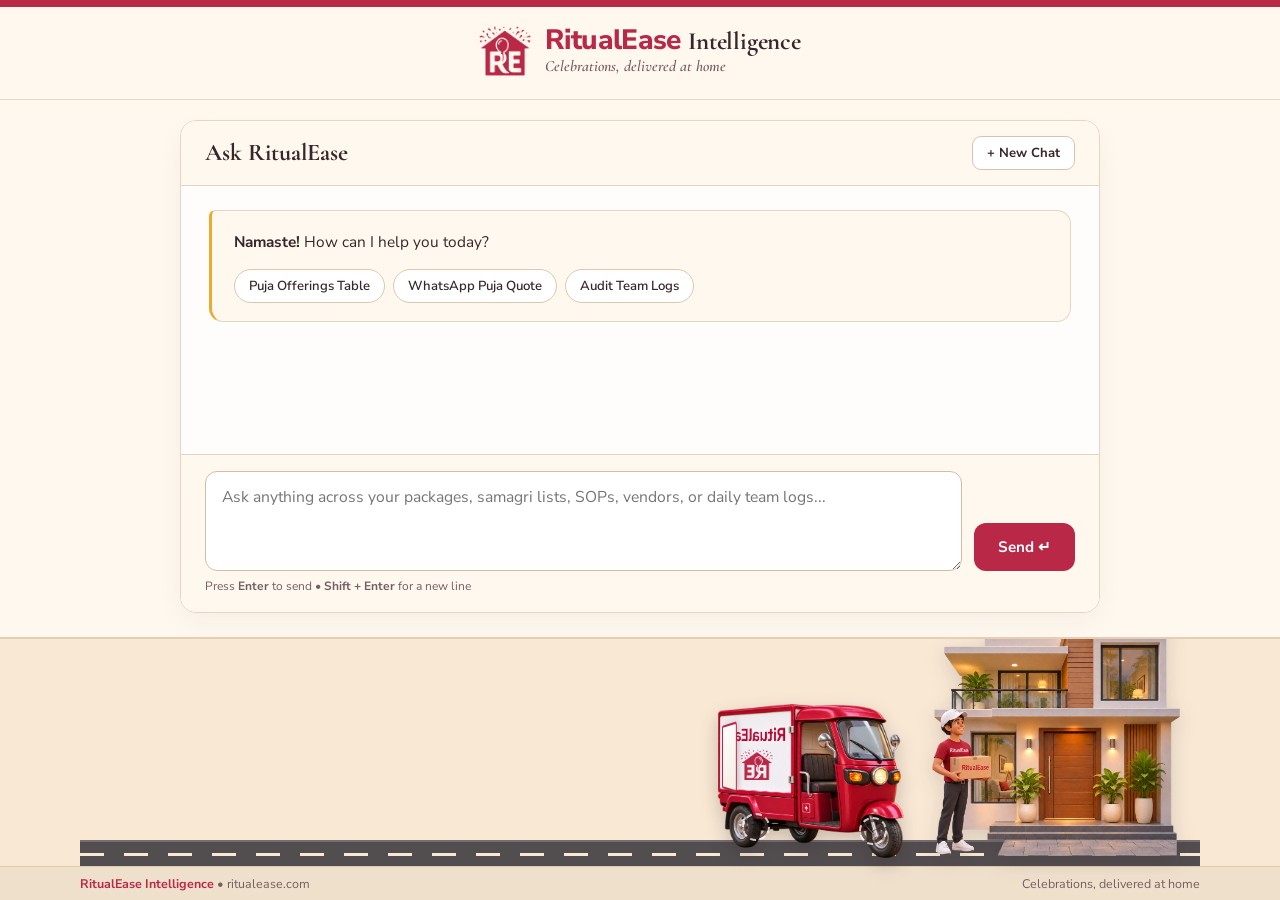
==== commit e24850da: "Update portal2_ask_brain.html" ====
--- a/portal2_ask_brain.html
+++ b/portal2_ask_brain.html
@@ -3,7 +3,7 @@
 <head>
 <meta charset="UTF-8">
 <meta name="viewport" content="width=device-width, initial-scale=1.0">
-<title>Ask RitualEase — ritualease.com</title>
+<title>Ask RitualEase — RitualEase Intelligence</title>
 <link rel="preconnect" href="https://fonts.googleapis.com">
 <link rel="preconnect" href="https://fonts.gstatic.com" crossorigin>
 <link href="https://fonts.googleapis.com/css2?family=Cormorant+Garamond:ital,wght@0,600;0,700;1,500&family=Nunito+Sans:wght@400;600;700;800&display=swap" rel="stylesheet">
@@ -44,7 +44,7 @@
     flex-shrink: 0;
   }
 
-  /* 2. Authentic RitualEase Header (Exact Logo Mark Next to RitualEase Wordmark) */
+  /* 2. Official RitualEase Intelligence Header (100% Flat Bottom Edge) */
   .brand-header {
     background: var(--ivory);
     padding: 18px 24px 16px 24px;
@@ -62,8 +62,8 @@
   }
 
   .logo-mark-img {
-    width: 54px;
-    height: 54px;
+    width: 52px;
+    height: 52px;
     object-fit: contain;
     display: block;
   }
@@ -75,21 +75,37 @@
     text-align: left;
   }
 
+  .logo-title-row {
+    display: flex;
+    align-items: baseline;
+    gap: 8px;
+    flex-wrap: wrap;
+  }
+
   .logo-brand-name {
     font-family: 'Nunito Sans', sans-serif;
     font-weight: 800;
-    font-size: 1.85rem;
+    font-size: 1.75rem;
     letter-spacing: -0.025em;
     color: var(--crimson);
     line-height: 1;
+  }
+
+  .logo-intelligence {
+    font-family: 'Cormorant Garamond', Georgia, serif;
+    font-weight: 700;
+    font-size: 1.55rem;
+    color: var(--ink);
+    line-height: 1;
+    letter-spacing: -0.01em;
   }
 
   .logo-tagline {
     font-family: 'Cormorant Garamond', Georgia, serif;
     font-style: italic;
     font-weight: 600;
-    font-size: 1.02rem;
-    color: var(--ink);
+    font-size: 0.98rem;
+    color: var(--ink-muted);
     margin-top: 3px;
   }
 
@@ -352,10 +368,11 @@
     color: var(--ink-muted);
   }
 
-  /* 4. Choreographed Story Footer:
-        LEFT END: Modern 2-Story Contemporary Home
-        MIDDLE: Paved Grey Dashed Road
-        RIGHT -> LEFT: Exact 3D E-Cargo Auto Drives Down Road -> Stops at Home -> Boy Exits, Door Opens & Takes Boxes In */
+  /* 4. ONE-TIME CHOREOGRAPHED DELIVERY FOOTER
+        - Auto starts at left end with boy riding inside & wheels visibly spinning
+        - Drives once along the paved road toward your exact boy-home_plain_HQ.png house
+        - Stops outside the house; boy steps out, opens back cargo doors, takes boxes & walks to the house
+        - Settles permanently at the end! */
   .story-footer {
     background: var(--sand);
     border-top: 2px solid #E5CEB5;
@@ -368,20 +385,21 @@
   .story-stage {
     position: relative;
     max-width: 1120px;
-    height: 186px;
+    height: 215px;
     margin: 0 auto;
     padding: 0 24px;
   }
 
-  /* Paved Grey Dashed Road Across Full Width */
+  /* Paved Grey Dashed Road */
   .paved-road {
     position: absolute;
     left: 0;
     right: 0;
     bottom: 0;
     height: 26px;
-    background: linear-gradient(180deg, #5F5A5C 0%, #484345 100%);
-    border-top: 2px solid #7D7679;
+    background: #524D4F;
+    border-top: 2px solid #756F72;
+    z-index: 1;
   }
 
   .paved-road::after {
@@ -398,60 +416,116 @@
       transparent 24px,
       transparent 44px
     );
-    animation: roadScrollRightToLeft 15s linear infinite;
-  }
-
-  /* LEFT END: 3D-Shaded Modern Contemporary 2-Story Home (Matching Official RitualEase Villa Mascot) */
-  .home-actor {
+  }
+
+  /* === AUTO RIG (Moves ONCE from left end to house and stops cleanly) === */
+  .auto-rig {
     position: absolute;
-    bottom: 18px;
+    bottom: 12px;
     left: 24px;
-    width: 245px;
-    height: 162px;
-    z-index: 3;
-  }
-
-  .house-door-leaf {
+    width: 186px;
+    height: 150px;
+    z-index: 4;
+    animation: driveOnceToHouse 3.4s cubic-bezier(0.22, 0.85, 0.36, 1) forwards;
+  }
+
+  /* Subtle suspension bounce while driving, stops at 3.4s */
+  .auto-body-bounce {
+    position: relative;
+    width: 100%;
+    height: 100%;
+    animation: suspensionIdle 0.28s ease-in-out 12 alternate;
+  }
+
+  /* Exact 3D Auto PNG flipped horizontally so cabin faces right toward the house */
+  .auto-img {
+    width: 100%;
+    height: auto;
+    display: block;
+    transform: scaleX(-1);
+    filter: drop-shadow(0 7px 9px rgba(56, 39, 42, 0.24));
+  }
+
+  /* Boy Riding Inside Auto Cabin (Visible during drive 0s-3.5s, disappears when he steps out) */
+  .rider-in-cabin {
+    position: absolute;
+    top: 34px;
+    right: 52px;
+    width: 34px;
+    height: 46px;
+    z-index: 5;
+    animation: riderExitCabin 0.35s ease-out 3.5s forwards;
+  }
+
+  /* Back Cargo Door Swing Overlay (Left/Rear side of flipped auto, opens at 3.8s) */
+  .cargo-door-panel {
+    position: absolute;
+    top: 22px;
+    left: 4px;
+    width: 34px;
+    height: 62px;
+    background: linear-gradient(135deg, #FFFFFF 0%, #F4ECE1 100%);
+    border: 2.5px solid #BA2848;
+    border-radius: 3px;
     transform-origin: left center;
-    animation: doorSwing 15s ease-in-out infinite;
-  }
-
-  .door-warm-glow {
     opacity: 0;
-    animation: glowPulse 15s ease-in-out infinite;
-  }
-
-  /* COORDINATOR BOY: Exits Auto, Walks to House Porch & Carries Boxes Through Open Door */
-  .boy-actor {
+    z-index: 6;
+    box-shadow: 4px 2px 8px rgba(56, 39, 42, 0.22);
+    animation: openCargoDoor 0.6s ease-out 3.8s forwards;
+  }
+
+  /* Rotating Wheel Overlays Aligned on Front & Rear Tires */
+  .wheel-spinner {
     position: absolute;
-    bottom: 20px;
-    left: 310px;
+    width: 28px;
+    height: 28px;
+    border-radius: 50%;
+    border: 2.5px dashed rgba(255, 248, 239, 0.78);
+    box-shadow: inset 0 0 0 3px rgba(56, 39, 42, 0.65);
+    pointer-events: none;
+    z-index: 6;
+    animation: spinWheels 0.42s linear 8 forwards;
+  }
+
+  .wheel-rear {
+    bottom: 13px;
+    left: 24px;
+  }
+
+  .wheel-front {
+    bottom: 9px;
+    right: 17px;
+  }
+
+  /* === WALKING BOY CARRYING BOXES FROM AUTO BACK DOOR TO HOUSE (3.9s - 5.8s) === */
+  .walking-boy {
+    position: absolute;
+    bottom: 16px;
+    left: calc(100% - 475px);
     width: 68px;
     height: 98px;
     z-index: 5;
     opacity: 0;
-    animation: boyDeliveryToLeft 15s ease-in-out infinite;
-  }
-
-  /* RIGHT -> LEFT: Exact 3D E-Cargo Auto Mascot (100% Unmirrored so RitualEase + RE Logo Read Crisp!) */
-  .auto-actor {
+    animation: walkBoxesToHome 2.1s ease-in-out 3.9s forwards;
+  }
+
+  /* === EXACT 3D HOUSE & BOY MASCOT AT RIGHT END (boy-home_plain_HQ.png) === */
+  .home-mascot-wrap {
     position: absolute;
-    bottom: 14px;
-    right: 24px;
-    width: 176px;
-    z-index: 4;
-    transform-origin: bottom center;
-    animation: autoDriveToHouse 15s cubic-bezier(0.35, 0.05, 0.25, 1) infinite;
-  }
-
-  .auto-actor img {
+    bottom: 10px;
+    right: 20px;
+    width: 248px;
+    z-index: 3;
+  }
+
+  .home-mascot-img {
     width: 100%;
     height: auto;
     display: block;
-    filter: drop-shadow(0 7px 10px rgba(56, 39, 42, 0.24));
-    animation: engineIdle 0.42s ease-in-out infinite alternate;
-  }
-
+    filter: drop-shadow(0 6px 10px rgba(56, 39, 42, 0.16));
+  }
+
+  /* Signature Strip Under Road */
   .footer-bar-bottom {
     background: #EFE0CC;
     border-top: 1px solid #DFC9AF;
@@ -474,79 +548,65 @@
     color: var(--crimson);
   }
 
-  /* === 15-SECOND CONTINUOUS CHOREOGRAPHY ===
-     0% - 35%: Auto drives smoothly from Right end down the road toward the House on the Left
-     36% - 42%: Auto brakes gently and parks right outside the house porch
-     43% - 52%: Boy steps out from auto carrying stacked celebration boxes; house front door swings open
-     53% - 76%: Boy walks boxes up to open front door and carries them inside
-     77% - 88%: Door closes warmly; boy walks back to auto
-     89% - 100%: Smooth reset for next celebration delivery
-  */
-  @keyframes autoDriveToHouse {
-    0%   { left: calc(100% - 205px); opacity: 0; transform: rotate(0deg); }
-    6%   { left: calc(100% - 205px); opacity: 1; transform: rotate(0deg); }
-    35%  { left: 285px; opacity: 1; transform: rotate(0deg); }
-    38%  { left: 280px; opacity: 1; transform: rotate(-1.5deg); }
-    41%  { left: 282px; opacity: 1; transform: rotate(0deg); }
-    88%  { left: 282px; opacity: 1; transform: rotate(0deg); }
-    95%  { left: 282px; opacity: 0; }
-    100% { left: calc(100% - 205px); opacity: 0; }
-  }
-
-  @keyframes engineIdle {
+  /* === ONE-TIME CHOREOGRAPHY KEYFRAMES === */
+  @keyframes driveOnceToHouse {
+    0%   { left: 20px; transform: rotate(0deg); }
+    92%  { left: calc(100% - 485px); transform: rotate(0deg); }
+    96%  { left: calc(100% - 480px); transform: rotate(1.4deg); }
+    100% { left: calc(100% - 482px); transform: rotate(0deg); }
+  }
+
+  @keyframes suspensionIdle {
     from { transform: translateY(0px); }
-    to   { transform: translateY(-1.5px); }
-  }
-
-  @keyframes boyDeliveryToLeft {
-    0%, 40%  { left: 320px; opacity: 0; transform: scale(0.9) translateY(3px); }
-    46%      { left: 300px; opacity: 1; transform: scale(1) translateY(0px); }
-    53%      { left: 262px; opacity: 1; transform: translateY(-2px); }
-    60%      { left: 224px; opacity: 1; transform: translateY(0px); }
-    67%      { left: 192px; opacity: 1; transform: translateY(-2px); }
-    77%      { left: 192px; opacity: 1; transform: translateY(0px); }
-    85%      { left: 295px; opacity: 1; transform: translateY(0px); }
-    90%, 100%{ left: 320px; opacity: 0; }
-  }
-
-  @keyframes doorSwing {
-    0%, 45%  { transform: scaleX(1); }
-    53%, 80% { transform: scaleX(0.20); }
-    87%, 100%{ transform: scaleX(1); }
-  }
-
-  @keyframes glowPulse {
-    0%, 45%  { opacity: 0; }
-    53%, 80% { opacity: 1; }
-    87%, 100%{ opacity: 0; }
-  }
-
-  @keyframes roadScrollRightToLeft {
-    0%   { background-position-x: 0px; }
-    37%  { background-position-x: 240px; }
-    88%  { background-position-x: 240px; }
-    100% { background-position-x: 280px; }
-  }
-
-  @media (max-width: 720px) {
+    to   { transform: translateY(-2px); }
+  }
+
+  @keyframes spinWheels {
+    from { transform: rotate(0deg); }
+    to   { transform: rotate(360deg); }
+  }
+
+  @keyframes riderExitCabin {
+    0%   { opacity: 1; transform: translateX(0); }
+    100% { opacity: 0; transform: translateX(-14px); }
+  }
+
+  @keyframes openCargoDoor {
+    0%   { opacity: 0; transform: perspective(240px) rotateY(0deg); }
+    20%  { opacity: 1; transform: perspective(240px) rotateY(-15deg); }
+    100% { opacity: 1; transform: perspective(240px) rotateY(-68deg); }
+  }
+
+  @keyframes walkBoxesToHome {
+    0%   { opacity: 0; left: calc(100% - 492px); transform: translateY(0px); }
+    15%  { opacity: 1; left: calc(100% - 472px); transform: translateY(-3px); }
+    35%  { opacity: 1; left: calc(100% - 425px); transform: translateY(0px); }
+    55%  { opacity: 1; left: calc(100% - 375px); transform: translateY(-3px); }
+    78%  { opacity: 1; left: calc(100% - 315px); transform: translateY(0px); }
+    92%  { opacity: 1; left: calc(100% - 285px); transform: translateY(0px); }
+    100% { opacity: 0; left: calc(100% - 270px); transform: translateY(0px); }
+  }
+
+  @media (max-width: 760px) {
     .workspace-wrap { padding: 12px; }
     .chat-stream { padding: 16px; }
     .composer-row { flex-direction: column; align-items: stretch; }
     .btn-send { width: 100%; }
-    .story-stage { height: 150px; }
-    .home-actor { width: 175px; height: 118px; left: 10px; }
-    .auto-actor { width: 132px; }
-    @keyframes autoDriveToHouse {
-      0%   { left: calc(100% - 142px); opacity: 0; }
-      6%   { left: calc(100% - 142px); opacity: 1; }
-      37%, 88% { left: 195px; opacity: 1; }
-      95%, 100%{ left: calc(100% - 142px); opacity: 0; }
+    .story-stage { height: 170px; }
+    .auto-rig { width: 136px; height: 110px; }
+    .home-mascot-wrap { width: 185px; right: 10px; }
+    .wheel-spinner { width: 20px; height: 20px; }
+    .wheel-rear { bottom: 9px; left: 17px; }
+    .wheel-front { bottom: 6px; right: 12px; }
+    @keyframes driveOnceToHouse {
+      0%   { left: 10px; }
+      100% { left: calc(100% - 340px); }
     }
-    @keyframes boyDeliveryToLeft {
-      0%, 40%  { left: 215px; opacity: 0; }
-      47%      { left: 195px; opacity: 1; }
-      66%, 77% { left: 132px; opacity: 1; }
-      88%, 100%{ left: 215px; opacity: 0; }
+    @keyframes walkBoxesToHome {
+      0%   { opacity: 0; left: calc(100% - 345px); }
+      20%  { opacity: 1; left: calc(100% - 320px); }
+      85%  { opacity: 1; left: calc(100% - 215px); }
+      100% { opacity: 0; left: calc(100% - 200px); }
     }
   }
 </style>
@@ -556,12 +616,15 @@
   <!-- Top Crimson Accent Strip -->
   <div class="top-crimson-bar"></div>
 
-  <!-- Official RitualEase Header Using Exact Logo Mark Next to RitualEase Name -->
+  <!-- Official RitualEase Intelligence Header -->
   <header class="brand-header">
     <div class="logo-lockup">
-      <img src="ritualease-logo-mark-1024-transparent.png" alt="RitualEase" class="logo-mark-img">
+      <img src="ritualease-logo-mark-1024-transparent.png" alt="RitualEase Logo" class="logo-mark-img">
       <div class="logo-text-stack">
-        <span class="logo-brand-name">RitualEase</span>
+        <div class="logo-title-row">
+          <span class="logo-brand-name">RitualEase</span>
+          <span class="logo-intelligence">Intelligence</span>
+        </div>
         <span class="logo-tagline">Celebrations, delivered at home</span>
       </div>
     </div>
@@ -587,136 +650,75 @@
     </div>
   </main>
 
-  <!-- Choreographed Mascot Story Footer -->
+  <!-- One-Time Choreographed Delivery Footer -->
   <footer class="story-footer">
     <div class="story-stage">
-      <!-- Paved Dashed Road -->
+      <!-- Paved Dashed Road Connecting Auto & Home -->
       <div class="paved-road"></div>
 
-      <!-- 1. LEFT END: 3D-Shaded Contemporary 2-Story Villa Home (Exact RitualEase House Architecture) -->
-      <div class="home-actor" aria-hidden="true">
-        <svg width="245" height="162" viewBox="0 0 245 162" fill="none" xmlns="http://www.w3.org/2000/svg">
-          <defs>
-            <linearGradient id="stuccoGrad" x1="0" y1="0" x2="0" y2="1">
-              <stop offset="0%" stop-color="#FFFDF9"/>
-              <stop offset="100%" stop-color="#EAD8C3"/>
-            </linearGradient>
-            <linearGradient id="cedarGrad" x1="0" y1="0" x2="1" y2="0">
-              <stop offset="0%" stop-color="#A87248"/>
-              <stop offset="50%" stop-color="#8F5D38"/>
-              <stop offset="100%" stop-color="#76492A"/>
-            </linearGradient>
-            <linearGradient id="warmWindow" x1="0" y1="0" x2="0" y2="1">
-              <stop offset="0%" stop-color="#FFF1C2"/>
-              <stop offset="100%" stop-color="#F5C76B"/>
-            </linearGradient>
-            <linearGradient id="doorWood" x1="0" y1="0" x2="1" y2="0">
-              <stop offset="0%" stop-color="#8A5232"/>
-              <stop offset="100%" stop-color="#683B21"/>
-            </linearGradient>
-          </defs>
-
-          <!-- Stone Patio Base -->
-          <rect x="8" y="152" width="228" height="8" rx="2" fill="#C9BEB4"/>
-
-          <!-- Upper Story Left: Beige Stucco Balcony Volume -->
-          <rect x="18" y="22" width="122" height="58" rx="2" fill="url(#stuccoGrad)" stroke="#5E4942" stroke-width="1.4"/>
-          <rect x="12" y="16" width="132" height="7" rx="1.5" fill="#463735"/>
-          <!-- Balcony Sliding Glass Door -->
-          <rect x="34" y="30" width="88" height="44" rx="2" fill="url(#warmWindow)" stroke="#463735" stroke-width="1.5"/>
-          <line x1="78" y1="30" x2="78" y2="74" stroke="#463735" stroke-width="1.6"/>
-          <!-- Balcony Palm Planter -->
-          <rect x="22" y="61" width="10" height="13" rx="1.5" fill="#FFFFFF" stroke="#8C7B75" stroke-width="1"/>
-          <path d="M27 61C22 52 17 51 15 54M27 61C25 49 28 46 31 48M27 61C33 52 38 52 39 55" stroke="#3F6E3E" stroke-width="2.4" stroke-linecap="round"/>
-          <!-- Glass Balcony Balustrade -->
-          <rect x="16" y="58" width="122" height="18" fill="rgba(220, 238, 242, 0.45)" stroke="#5E4942" stroke-width="1.2"/>
-          <line x1="16" y1="58" x2="138" y2="58" stroke="#463735" stroke-width="2"/>
-
-          <!-- Upper Story Right: Vertical Teakwood Slatted Tower -->
-          <rect x="140" y="10" width="88" height="70" rx="2" fill="url(#cedarGrad)" stroke="#463735" stroke-width="1.4"/>
-          <rect x="136" y="5" width="96" height="6" rx="1.5" fill="#38272A"/>
-          <!-- Vertical Wood Slat Lines -->
-          <line x1="150" y1="11" x2="150" y2="80" stroke="#5E391F" stroke-width="1"/>
-          <line x1="218" y1="11" x2="218" y2="80" stroke="#5E391F" stroke-width="1"/>
-          <!-- Large Picture Window -->
-          <rect x="156" y="20" width="56" height="46" rx="2" fill="url(#warmWindow)" stroke="#38272A" stroke-width="2.2"/>
-          <line x1="184" y1="20" x2="184" y2="66" stroke="#38272A" stroke-width="1.6"/>
-
-          <!-- Ground Story Main Structure -->
-          <rect x="14" y="80" width="214" height="72" rx="2" fill="url(#stuccoGrad)" stroke="#5E4942" stroke-width="1.5"/>
-          <!-- Deep Porch Ceiling Soffit with Warm Spotlights -->
-          <rect x="10" y="77" width="222" height="7" rx="1.5" fill="#5A3A28"/>
-          <circle cx="52" cy="85" r="2.2" fill="#FFF3C4"/>
-          <circle cx="118" cy="85" r="2.2" fill="#FFF3C4"/>
-          <circle cx="184" cy="85" r="2.2" fill="#FFF3C4"/>
-
-          <!-- Left Ground Glass Patio Doors -->
-          <rect x="26" y="92" width="74" height="60" rx="2" fill="url(#warmWindow)" stroke="#463735" stroke-width="1.6"/>
-          <line x1="63" y1="92" x2="63" y2="152" stroke="#463735" stroke-width="1.6"/>
-
-          <!-- Right Ground Main Entrance Porch + Animated Swinging Teak Door -->
-          <rect x="142" y="92" width="44" height="60" rx="2" fill="#FFF3D1" stroke="#38272A" stroke-width="1.8"/>
-          <rect class="door-warm-glow" x="143" y="93" width="42" height="58" fill="#EBAA32" opacity="0.5"/>
-          <!-- Animated Teak Front Door Leaf -->
-          <g transform="translate(143, 93)">
-            <g class="house-door-leaf">
-              <rect x="0" y="0" width="42" height="58" fill="url(#doorWood)" stroke="#38272A" stroke-width="1.4"/>
-              <line x1="21" y1="2" x2="21" y2="56" stroke="#4E2B16" stroke-width="1.2"/>
-              <line x1="35" y1="22" x2="35" y2="36" stroke="#E6D5C3" stroke-width="2.2" stroke-linecap="round"/>
-            </g>
-          </g>
-          <!-- Warm Porch Sconce Lights Flanking Door -->
-          <rect x="133" y="106" width="4" height="10" rx="1" fill="#EBAA32"/>
-          <rect x="191" y="106" width="4" height="10" rx="1" fill="#EBAA32"/>
-
-          <!-- Two White Cylindrical Planters with Lush Green Shrubs Flanking Entrance -->
-          <rect x="122" y="136" width="14" height="16" rx="2" fill="#FFFFFF" stroke="#9E8E87" stroke-width="1.2"/>
-          <circle cx="129" cy="130" r="9.5" fill="#467542"/>
-          <circle cx="126" cy="127" r="5" fill="#5D9158"/>
-
-          <rect x="192" y="136" width="14" height="16" rx="2" fill="#FFFFFF" stroke="#9E8E87" stroke-width="1.2"/>
-          <circle cx="199" cy="130" r="9.5" fill="#467542"/>
-          <circle cx="202" cy="127" r="5" fill="#5D9158"/>
+      <!-- 1. Real 3D E-Cargo Auto Mascot with Boy Riding Inside & Spinning Wheels -->
+      <div class="auto-rig">
+        <div class="auto-body-bounce">
+          <img src="auto_plain_HQ_with-RE-logo.png" alt="RitualEase E-Cargo Auto" class="auto-img">
+
+          <!-- Boy Riding Inside Cabin -->
+          <svg class="rider-in-cabin" viewBox="0 0 40 52" fill="none" xmlns="http://www.w3.org/2000/svg" aria-hidden="true">
+            <!-- White Cap & Crimson Visor -->
+            <path d="M10 15C10 9 14 6 20 6C26 6 30 9 30 15H10Z" fill="#FFFFFF" stroke="#38272A" stroke-width="1.3"/>
+            <path d="M20 14H35" stroke="#BA2848" stroke-width="2.5" stroke-linecap="round"/>
+            <!-- Head -->
+            <circle cx="20" cy="21" r="7" fill="#F2C39B"/>
+            <circle cx="23" cy="20" r="1.1" fill="#38272A"/>
+            <!-- Crimson Polo Torso -->
+            <path d="M11 30C11 28 15 27 20 27C25 27 29 28 29 30L31 48H9L11 30Z" fill="#BA2848"/>
+            <!-- Arm Reaching Steering Handlebar -->
+            <path d="M23 33L33 38" stroke="#F2C39B" stroke-width="3.5" stroke-linecap="round"/>
+          </svg>
+
+          <!-- Swinging Back Cargo Door -->
+          <div class="cargo-door-panel" aria-hidden="true"></div>
+
+          <!-- Rotating Wheel Overlays -->
+          <div class="wheel-spinner wheel-rear" aria-hidden="true"></div>
+          <div class="wheel-spinner wheel-front" aria-hidden="true"></div>
+        </div>
+      </div>
+
+      <!-- 2. Boy Carrying Boxes From Back of Auto to the House -->
+      <div class="walking-boy" aria-hidden="true">
+        <svg width="68" height="98" viewBox="0 0 68 98" fill="none" xmlns="http://www.w3.org/2000/svg">
+          <ellipse cx="32" cy="94" rx="17" ry="3.5" fill="rgba(56,39,42,0.22)"/>
+          <!-- White Cap -->
+          <path d="M17 21C17 14 22 10 29 10C36 10 41 14 41 21H17Z" fill="#FFFFFF" stroke="#38272A" stroke-width="1.5"/>
+          <path d="M29 20H47" stroke="#BA2848" stroke-width="3" stroke-linecap="round"/>
+          <!-- Head -->
+          <circle cx="29" cy="28" r="8.5" fill="#F2C39B"/>
+          <circle cx="32" cy="27" r="1.2" fill="#38272A"/>
+          <path d="M29 31C31 32.5 33.5 32.2 34.5 30.8" stroke="#38272A" stroke-width="1.3" stroke-linecap="round"/>
+          <!-- Crimson RitualEase Polo -->
+          <path d="M18 38C18 36 22 35 29 35C36 35 40 36 40 38L42 63H16L18 38Z" fill="#BA2848"/>
+          <!-- Trousers & Sneakers -->
+          <rect x="19" y="63" width="8.5" height="24" rx="2.5" fill="#38272A"/>
+          <rect x="30.5" y="63" width="8.5" height="24" rx="2.5" fill="#38272A"/>
+          <rect x="18" y="85" width="11" height="5" rx="2.5" fill="#FFFFFF"/>
+          <rect x="30" y="85" width="11" height="5" rx="2.5" fill="#FFFFFF"/>
+          <!-- Kraft Celebration Box Matching boy-home_plain_HQ.png -->
+          <rect x="29" y="42" width="28" height="19" rx="2.5" fill="#DFB88C" stroke="#8C6239" stroke-width="1.3"/>
+          <text x="43" y="54" text-anchor="middle" fill="#BA2848" font-family="Nunito Sans, sans-serif" font-weight="800" font-size="6.2">RitualEase</text>
+          <!-- Arm Holding Box -->
+          <path d="M23 42L32 51" stroke="#F2C39B" stroke-width="4" stroke-linecap="round"/>
         </svg>
       </div>
 
-      <!-- 2. COORDINATOR BOY: Steps Out of Auto Carrying Celebration Boxes Toward House -->
-      <div class="boy-actor" aria-hidden="true">
-        <svg width="68" height="98" viewBox="0 0 68 98" fill="none" xmlns="http://www.w3.org/2000/svg">
-          <ellipse cx="36" cy="94" rx="17" ry="3.8" fill="rgba(56,39,42,0.24)"/>
-          <!-- White Cap with Crimson Visor Facing Left Toward House -->
-          <path d="M26 21C26 14 31 10 38 10C45 10 50 14 50 21H26Z" fill="#FFFFFF" stroke="#38272A" stroke-width="1.5"/>
-          <path d="M20 20H38" stroke="#BA2848" stroke-width="3" stroke-linecap="round"/>
-          <!-- Head & Friendly Smile -->
-          <circle cx="38" cy="28" r="8.5" fill="#F0BE96"/>
-          <circle cx="34.5" cy="27" r="1.2" fill="#38272A"/>
-          <path d="M32.5 31C34 32.3 36.5 32 37.8 30.8" stroke="#38272A" stroke-width="1.3" stroke-linecap="round"/>
-          <!-- Crimson RitualEase Polo Shirt -->
-          <path d="M27 38C27 36 31 35 38 35C45 35 49 36 49 38L51 63H25L27 38Z" fill="#BA2848"/>
-          <!-- Dark Trousers & White Sneakers -->
-          <rect x="28" y="63" width="8.5" height="24" rx="2.5" fill="#2F2628"/>
-          <rect x="39.5" y="63" width="8.5" height="24" rx="2.5" fill="#2F2628"/>
-          <rect x="26" y="85" width="11" height="5" rx="2.5" fill="#FFFFFF" stroke="#38272A" stroke-width="1"/>
-          <rect x="38" y="85" width="11" height="5" rx="2.5" fill="#FFFFFF" stroke="#38272A" stroke-width="1"/>
-          <!-- Stacked Celebration Boxes Held Out in Front (Left) -->
-          <rect x="10" y="45" width="26" height="17" rx="2.5" fill="#D4A36A" stroke="#38272A" stroke-width="1.3"/>
-          <rect x="18" y="45" width="10" height="4" fill="#BA2848"/>
-          <rect x="12" y="32" width="22" height="13" rx="2" fill="#FFF8EF" stroke="#38272A" stroke-width="1.3"/>
-          <line x1="23" y1="32" x2="23" y2="45" stroke="#EBAA32" stroke-width="2.5"/>
-          <!-- Arm Supporting Boxes -->
-          <path d="M42 42L33 51" stroke="#F0BE96" stroke-width="4.2" stroke-linecap="round"/>
-        </svg>
-      </div>
-
-      <!-- 3. RIGHT -> LEFT: Exact 3D E-Cargo Auto Mascot (100% Unmirrored) -->
-      <div class="auto-actor">
-        <img src="auto_plain_HQ_with-RE-logo.png" alt="RitualEase E-Cargo Auto">
+      <!-- 3. Exact 3D Modern House & Boy Mascot at Right End -->
+      <div class="home-mascot-wrap">
+        <img src="boy-home_plain_HQ.png" alt="RitualEase Coordinator and Modern Home" class="home-mascot-img">
       </div>
     </div>
 
     <div class="footer-bar-bottom">
       <div class="footer-bar-inner">
-        <span><strong>RitualEase</strong> • ritualease.com</span>
+        <span><strong>RitualEase Intelligence</strong> • ritualease.com</span>
         <span>Celebrations, delivered at home</span>
       </div>
     </div>
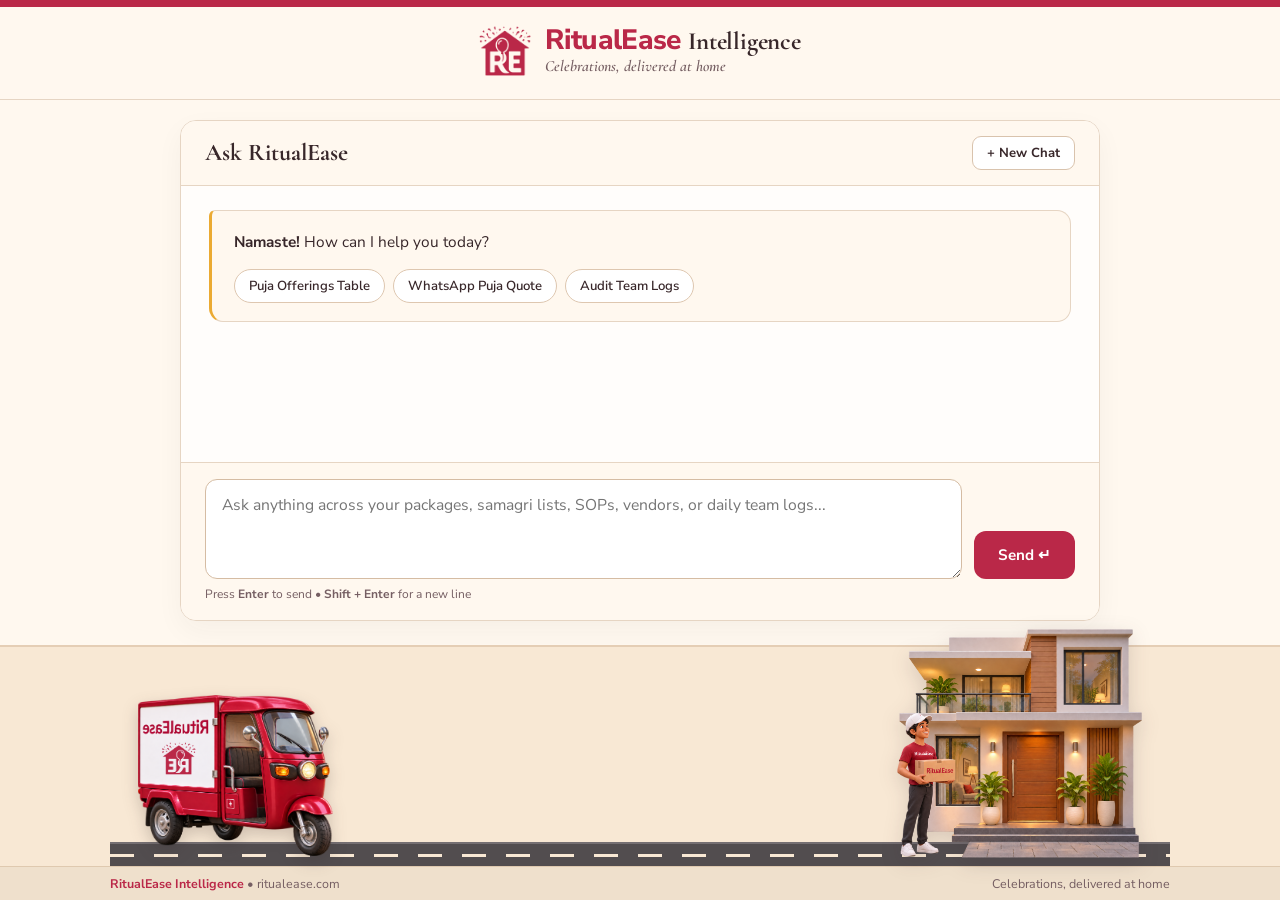
==== commit 2596451c: "Update portal2_ask_brain.html" ====
--- a/portal2_ask_brain.html
+++ b/portal2_ask_brain.html
@@ -162,7 +162,7 @@
     padding: 7px 14px;
     border-radius: 9px;
     cursor: pointer;
-    transition: all 0.15s ease;
+    transition: background-color 0.15s ease, color 0.15s ease, border-color 0.15s ease;
   }
 
   .btn-new-chat:hover {
@@ -296,7 +296,7 @@
     padding: 7px 14px;
     border-radius: 20px;
     cursor: pointer;
-    transition: all 0.15s ease;
+    transition: background-color 0.15s ease, color 0.15s ease, border-color 0.15s ease;
   }
 
   .starter-pill:hover {
@@ -350,7 +350,6 @@
     font-size: 0.95rem;
     font-weight: 700;
     cursor: pointer;
-    transition: background 0.15s ease;
   }
 
   .btn-send:hover:not(:disabled) {
@@ -368,35 +367,33 @@
     color: var(--ink-muted);
   }
 
-  /* 4. ONE-TIME CHOREOGRAPHED DELIVERY FOOTER
-        - Auto starts at left end with boy riding inside & wheels visibly spinning
-        - Drives once along the paved road toward your exact boy-home_plain_HQ.png house
-        - Stops outside the house; boy steps out, opens back cargo doors, takes boxes & walks to the house
-        - Settles permanently at the end! */
-  .story-footer {
+  /* 4. Static Brand Kit v4 Sand Footer (#F8E8D4) — Auto on Left, Road in Between, Boy & House on Right (Zero Animation) */
+  .brand-footer {
     background: var(--sand);
     border-top: 2px solid #E5CEB5;
-    padding-top: 12px;
+    padding-top: 14px;
     margin-top: auto;
     flex-shrink: 0;
-    overflow: hidden;
-  }
-
-  .story-stage {
+  }
+
+  .mascot-scene {
     position: relative;
-    max-width: 1120px;
-    height: 215px;
+    max-width: 1060px;
+    height: 205px;
     margin: 0 auto;
-    padding: 0 24px;
-  }
-
-  /* Paved Grey Dashed Road */
+    padding: 0 28px;
+    display: flex;
+    align-items: flex-end;
+    justify-content: space-between;
+  }
+
+  /* Paved Dashed Road Connecting Auto and House */
   .paved-road {
     position: absolute;
     left: 0;
     right: 0;
     bottom: 0;
-    height: 26px;
+    height: 24px;
     background: #524D4F;
     border-top: 2px solid #756F72;
     z-index: 1;
@@ -407,7 +404,7 @@
     position: absolute;
     left: 0;
     right: 0;
-    top: 11px;
+    top: 10px;
     height: 3px;
     background-image: repeating-linear-gradient(
       to right,
@@ -418,114 +415,37 @@
     );
   }
 
-  /* === AUTO RIG (Moves ONCE from left end to house and stops cleanly) === */
-  .auto-rig {
-    position: absolute;
-    bottom: 12px;
-    left: 24px;
-    width: 186px;
-    height: 150px;
-    z-index: 4;
-    animation: driveOnceToHouse 3.4s cubic-bezier(0.22, 0.85, 0.36, 1) forwards;
-  }
-
-  /* Subtle suspension bounce while driving, stops at 3.4s */
-  .auto-body-bounce {
+  /* Left End: Exact 3D E-Cargo Auto Mascot (Facing Right Toward Home) */
+  .auto-static {
     position: relative;
-    width: 100%;
-    height: 100%;
-    animation: suspensionIdle 0.28s ease-in-out 12 alternate;
-  }
-
-  /* Exact 3D Auto PNG flipped horizontally so cabin faces right toward the house */
-  .auto-img {
+    z-index: 3;
+    width: 195px;
+    margin-bottom: 10px;
+  }
+
+  .auto-static img {
     width: 100%;
     height: auto;
     display: block;
     transform: scaleX(-1);
-    filter: drop-shadow(0 7px 9px rgba(56, 39, 42, 0.24));
-  }
-
-  /* Boy Riding Inside Auto Cabin (Visible during drive 0s-3.5s, disappears when he steps out) */
-  .rider-in-cabin {
-    position: absolute;
-    top: 34px;
-    right: 52px;
-    width: 34px;
-    height: 46px;
-    z-index: 5;
-    animation: riderExitCabin 0.35s ease-out 3.5s forwards;
-  }
-
-  /* Back Cargo Door Swing Overlay (Left/Rear side of flipped auto, opens at 3.8s) */
-  .cargo-door-panel {
-    position: absolute;
-    top: 22px;
-    left: 4px;
-    width: 34px;
-    height: 62px;
-    background: linear-gradient(135deg, #FFFFFF 0%, #F4ECE1 100%);
-    border: 2.5px solid #BA2848;
-    border-radius: 3px;
-    transform-origin: left center;
-    opacity: 0;
-    z-index: 6;
-    box-shadow: 4px 2px 8px rgba(56, 39, 42, 0.22);
-    animation: openCargoDoor 0.6s ease-out 3.8s forwards;
-  }
-
-  /* Rotating Wheel Overlays Aligned on Front & Rear Tires */
-  .wheel-spinner {
-    position: absolute;
-    width: 28px;
-    height: 28px;
-    border-radius: 50%;
-    border: 2.5px dashed rgba(255, 248, 239, 0.78);
-    box-shadow: inset 0 0 0 3px rgba(56, 39, 42, 0.65);
-    pointer-events: none;
-    z-index: 6;
-    animation: spinWheels 0.42s linear 8 forwards;
-  }
-
-  .wheel-rear {
-    bottom: 13px;
-    left: 24px;
-  }
-
-  .wheel-front {
-    bottom: 9px;
-    right: 17px;
-  }
-
-  /* === WALKING BOY CARRYING BOXES FROM AUTO BACK DOOR TO HOUSE (3.9s - 5.8s) === */
-  .walking-boy {
-    position: absolute;
-    bottom: 16px;
-    left: calc(100% - 475px);
-    width: 68px;
-    height: 98px;
-    z-index: 5;
-    opacity: 0;
-    animation: walkBoxesToHome 2.1s ease-in-out 3.9s forwards;
-  }
-
-  /* === EXACT 3D HOUSE & BOY MASCOT AT RIGHT END (boy-home_plain_HQ.png) === */
-  .home-mascot-wrap {
-    position: absolute;
-    bottom: 10px;
-    right: 20px;
-    width: 248px;
+    filter: drop-shadow(0 6px 8px rgba(56, 39, 42, 0.22));
+  }
+
+  /* Right End: Exact 3D Boy & Modern House Mascot */
+  .home-static {
+    position: relative;
     z-index: 3;
-  }
-
-  .home-mascot-img {
+    width: 245px;
+    margin-bottom: 8px;
+  }
+
+  .home-static img {
     width: 100%;
     height: auto;
     display: block;
     filter: drop-shadow(0 6px 10px rgba(56, 39, 42, 0.16));
   }
 
-  /* Signature Strip Under Road */
   .footer-bar-bottom {
     background: #EFE0CC;
     border-top: 1px solid #DFC9AF;
@@ -533,7 +453,7 @@
   }
 
   .footer-bar-inner {
-    max-width: 1120px;
+    max-width: 1060px;
     margin: 0 auto;
     display: flex;
     align-items: center;
@@ -548,66 +468,14 @@
     color: var(--crimson);
   }
 
-  /* === ONE-TIME CHOREOGRAPHY KEYFRAMES === */
-  @keyframes driveOnceToHouse {
-    0%   { left: 20px; transform: rotate(0deg); }
-    92%  { left: calc(100% - 485px); transform: rotate(0deg); }
-    96%  { left: calc(100% - 480px); transform: rotate(1.4deg); }
-    100% { left: calc(100% - 482px); transform: rotate(0deg); }
-  }
-
-  @keyframes suspensionIdle {
-    from { transform: translateY(0px); }
-    to   { transform: translateY(-2px); }
-  }
-
-  @keyframes spinWheels {
-    from { transform: rotate(0deg); }
-    to   { transform: rotate(360deg); }
-  }
-
-  @keyframes riderExitCabin {
-    0%   { opacity: 1; transform: translateX(0); }
-    100% { opacity: 0; transform: translateX(-14px); }
-  }
-
-  @keyframes openCargoDoor {
-    0%   { opacity: 0; transform: perspective(240px) rotateY(0deg); }
-    20%  { opacity: 1; transform: perspective(240px) rotateY(-15deg); }
-    100% { opacity: 1; transform: perspective(240px) rotateY(-68deg); }
-  }
-
-  @keyframes walkBoxesToHome {
-    0%   { opacity: 0; left: calc(100% - 492px); transform: translateY(0px); }
-    15%  { opacity: 1; left: calc(100% - 472px); transform: translateY(-3px); }
-    35%  { opacity: 1; left: calc(100% - 425px); transform: translateY(0px); }
-    55%  { opacity: 1; left: calc(100% - 375px); transform: translateY(-3px); }
-    78%  { opacity: 1; left: calc(100% - 315px); transform: translateY(0px); }
-    92%  { opacity: 1; left: calc(100% - 285px); transform: translateY(0px); }
-    100% { opacity: 0; left: calc(100% - 270px); transform: translateY(0px); }
-  }
-
-  @media (max-width: 760px) {
+  @media (max-width: 720px) {
     .workspace-wrap { padding: 12px; }
     .chat-stream { padding: 16px; }
     .composer-row { flex-direction: column; align-items: stretch; }
     .btn-send { width: 100%; }
-    .story-stage { height: 170px; }
-    .auto-rig { width: 136px; height: 110px; }
-    .home-mascot-wrap { width: 185px; right: 10px; }
-    .wheel-spinner { width: 20px; height: 20px; }
-    .wheel-rear { bottom: 9px; left: 17px; }
-    .wheel-front { bottom: 6px; right: 12px; }
-    @keyframes driveOnceToHouse {
-      0%   { left: 10px; }
-      100% { left: calc(100% - 340px); }
-    }
-    @keyframes walkBoxesToHome {
-      0%   { opacity: 0; left: calc(100% - 345px); }
-      20%  { opacity: 1; left: calc(100% - 320px); }
-      85%  { opacity: 1; left: calc(100% - 215px); }
-      100% { opacity: 0; left: calc(100% - 200px); }
-    }
+    .mascot-scene { height: 155px; padding: 0 12px; }
+    .auto-static { width: 135px; }
+    .home-static { width: 175px; }
   }
 </style>
 </head>
@@ -650,69 +518,15 @@
     </div>
   </main>
 
-  <!-- One-Time Choreographed Delivery Footer -->
-  <footer class="story-footer">
-    <div class="story-stage">
-      <!-- Paved Dashed Road Connecting Auto & Home -->
+  <!-- Clean Static Footer: Auto on Left, Paved Road in Between, Boy & House on Right -->
+  <footer class="brand-footer">
+    <div class="mascot-scene">
       <div class="paved-road"></div>
-
-      <!-- 1. Real 3D E-Cargo Auto Mascot with Boy Riding Inside & Spinning Wheels -->
-      <div class="auto-rig">
-        <div class="auto-body-bounce">
-          <img src="auto_plain_HQ_with-RE-logo.png" alt="RitualEase E-Cargo Auto" class="auto-img">
-
-          <!-- Boy Riding Inside Cabin -->
-          <svg class="rider-in-cabin" viewBox="0 0 40 52" fill="none" xmlns="http://www.w3.org/2000/svg" aria-hidden="true">
-            <!-- White Cap & Crimson Visor -->
-            <path d="M10 15C10 9 14 6 20 6C26 6 30 9 30 15H10Z" fill="#FFFFFF" stroke="#38272A" stroke-width="1.3"/>
-            <path d="M20 14H35" stroke="#BA2848" stroke-width="2.5" stroke-linecap="round"/>
-            <!-- Head -->
-            <circle cx="20" cy="21" r="7" fill="#F2C39B"/>
-            <circle cx="23" cy="20" r="1.1" fill="#38272A"/>
-            <!-- Crimson Polo Torso -->
-            <path d="M11 30C11 28 15 27 20 27C25 27 29 28 29 30L31 48H9L11 30Z" fill="#BA2848"/>
-            <!-- Arm Reaching Steering Handlebar -->
-            <path d="M23 33L33 38" stroke="#F2C39B" stroke-width="3.5" stroke-linecap="round"/>
-          </svg>
-
-          <!-- Swinging Back Cargo Door -->
-          <div class="cargo-door-panel" aria-hidden="true"></div>
-
-          <!-- Rotating Wheel Overlays -->
-          <div class="wheel-spinner wheel-rear" aria-hidden="true"></div>
-          <div class="wheel-spinner wheel-front" aria-hidden="true"></div>
-        </div>
+      <div class="auto-static">
+        <img src="auto_plain_HQ_with-RE-logo.png" alt="RitualEase E-Cargo Auto">
       </div>
-
-      <!-- 2. Boy Carrying Boxes From Back of Auto to the House -->
-      <div class="walking-boy" aria-hidden="true">
-        <svg width="68" height="98" viewBox="0 0 68 98" fill="none" xmlns="http://www.w3.org/2000/svg">
-          <ellipse cx="32" cy="94" rx="17" ry="3.5" fill="rgba(56,39,42,0.22)"/>
-          <!-- White Cap -->
-          <path d="M17 21C17 14 22 10 29 10C36 10 41 14 41 21H17Z" fill="#FFFFFF" stroke="#38272A" stroke-width="1.5"/>
-          <path d="M29 20H47" stroke="#BA2848" stroke-width="3" stroke-linecap="round"/>
-          <!-- Head -->
-          <circle cx="29" cy="28" r="8.5" fill="#F2C39B"/>
-          <circle cx="32" cy="27" r="1.2" fill="#38272A"/>
-          <path d="M29 31C31 32.5 33.5 32.2 34.5 30.8" stroke="#38272A" stroke-width="1.3" stroke-linecap="round"/>
-          <!-- Crimson RitualEase Polo -->
-          <path d="M18 38C18 36 22 35 29 35C36 35 40 36 40 38L42 63H16L18 38Z" fill="#BA2848"/>
-          <!-- Trousers & Sneakers -->
-          <rect x="19" y="63" width="8.5" height="24" rx="2.5" fill="#38272A"/>
-          <rect x="30.5" y="63" width="8.5" height="24" rx="2.5" fill="#38272A"/>
-          <rect x="18" y="85" width="11" height="5" rx="2.5" fill="#FFFFFF"/>
-          <rect x="30" y="85" width="11" height="5" rx="2.5" fill="#FFFFFF"/>
-          <!-- Kraft Celebration Box Matching boy-home_plain_HQ.png -->
-          <rect x="29" y="42" width="28" height="19" rx="2.5" fill="#DFB88C" stroke="#8C6239" stroke-width="1.3"/>
-          <text x="43" y="54" text-anchor="middle" fill="#BA2848" font-family="Nunito Sans, sans-serif" font-weight="800" font-size="6.2">RitualEase</text>
-          <!-- Arm Holding Box -->
-          <path d="M23 42L32 51" stroke="#F2C39B" stroke-width="4" stroke-linecap="round"/>
-        </svg>
-      </div>
-
-      <!-- 3. Exact 3D Modern House & Boy Mascot at Right End -->
-      <div class="home-mascot-wrap">
-        <img src="boy-home_plain_HQ.png" alt="RitualEase Coordinator and Modern Home" class="home-mascot-img">
+      <div class="home-static">
+        <img src="boy-home_plain_HQ.png" alt="RitualEase Coordinator and Modern Home">
       </div>
     </div>
 
@@ -724,7 +538,7 @@
     </div>
   </footer>
 
-<script src="brain.js?v=14"></script>
+<script src="brain.js?v=15"></script>
 <script>
 let chatHistory = [];
 let isBusy = false;
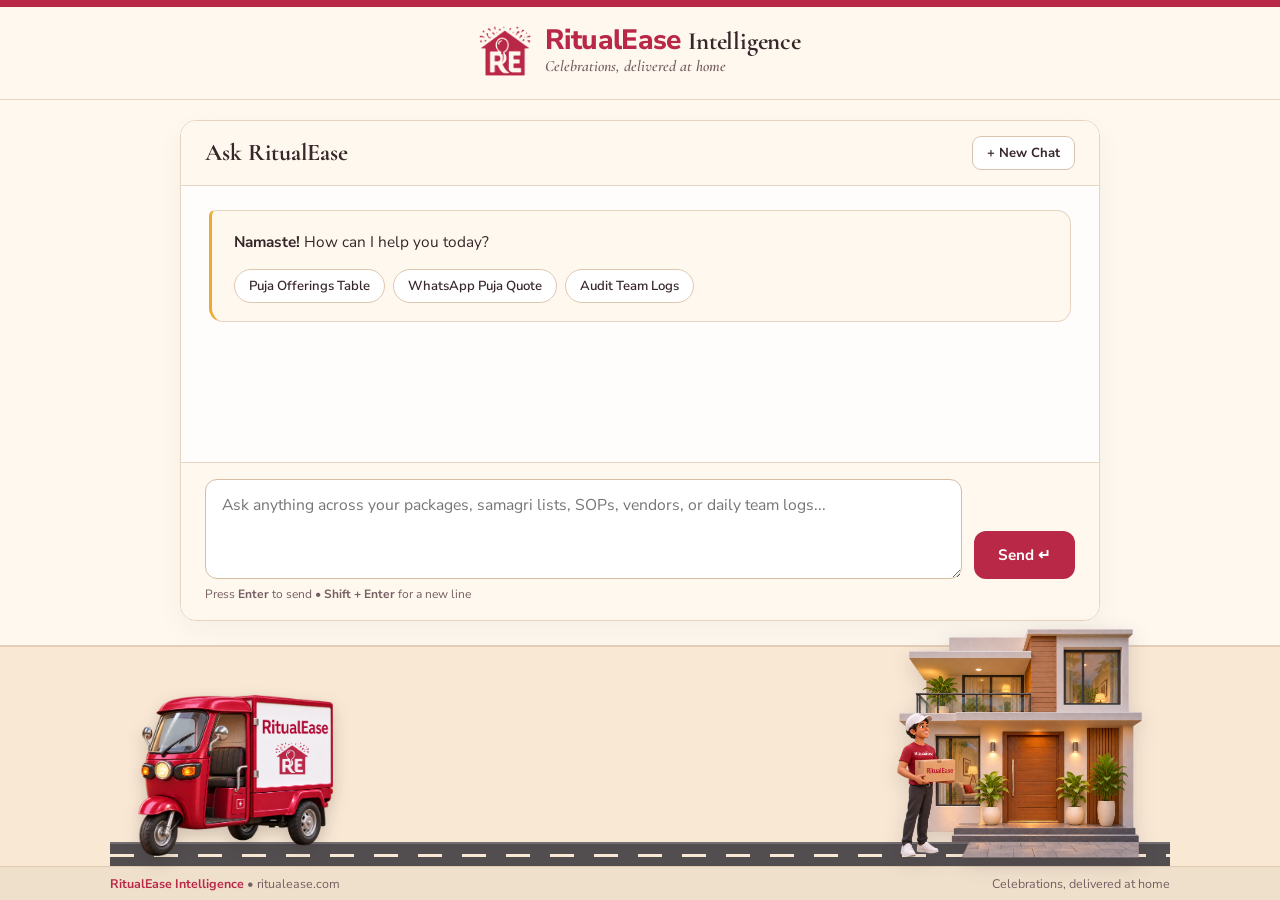
==== commit ec898513: "Update portal2_ask_brain.html" ====
--- a/portal2_ask_brain.html
+++ b/portal2_ask_brain.html
@@ -367,7 +367,7 @@
     color: var(--ink-muted);
   }
 
-  /* 4. Static Brand Kit v4 Sand Footer (#F8E8D4) — Auto on Left, Road in Between, Boy & House on Right (Zero Animation) */
+  /* 4. Static Brand Kit v4 Sand Footer (#F8E8D4) — Auto Facing Opposite to Home, Paved Road in Between, Boy & House on Right */
   .brand-footer {
     background: var(--sand);
     border-top: 2px solid #E5CEB5;
@@ -415,7 +415,7 @@
     );
   }
 
-  /* Left End: Exact 3D E-Cargo Auto Mascot (Facing Right Toward Home) */
+  /* Left End: Exact 3D E-Cargo Auto Mascot Facing Opposite to Home (Natural Left-Facing Orientation) */
   .auto-static {
     position: relative;
     z-index: 3;
@@ -427,7 +427,6 @@
     width: 100%;
     height: auto;
     display: block;
-    transform: scaleX(-1);
     filter: drop-shadow(0 6px 8px rgba(56, 39, 42, 0.22));
   }
 
@@ -518,7 +517,7 @@
     </div>
   </main>
 
-  <!-- Clean Static Footer: Auto on Left, Paved Road in Between, Boy & House on Right -->
+  <!-- Clean Static Footer: Auto Facing Opposite to Home, Paved Road in Between, Boy & House on Right -->
   <footer class="brand-footer">
     <div class="mascot-scene">
       <div class="paved-road"></div>
@@ -538,7 +537,7 @@
     </div>
   </footer>
 
-<script src="brain.js?v=15"></script>
+<script src="brain.js?v=16"></script>
 <script>
 let chatHistory = [];
 let isBusy = false;
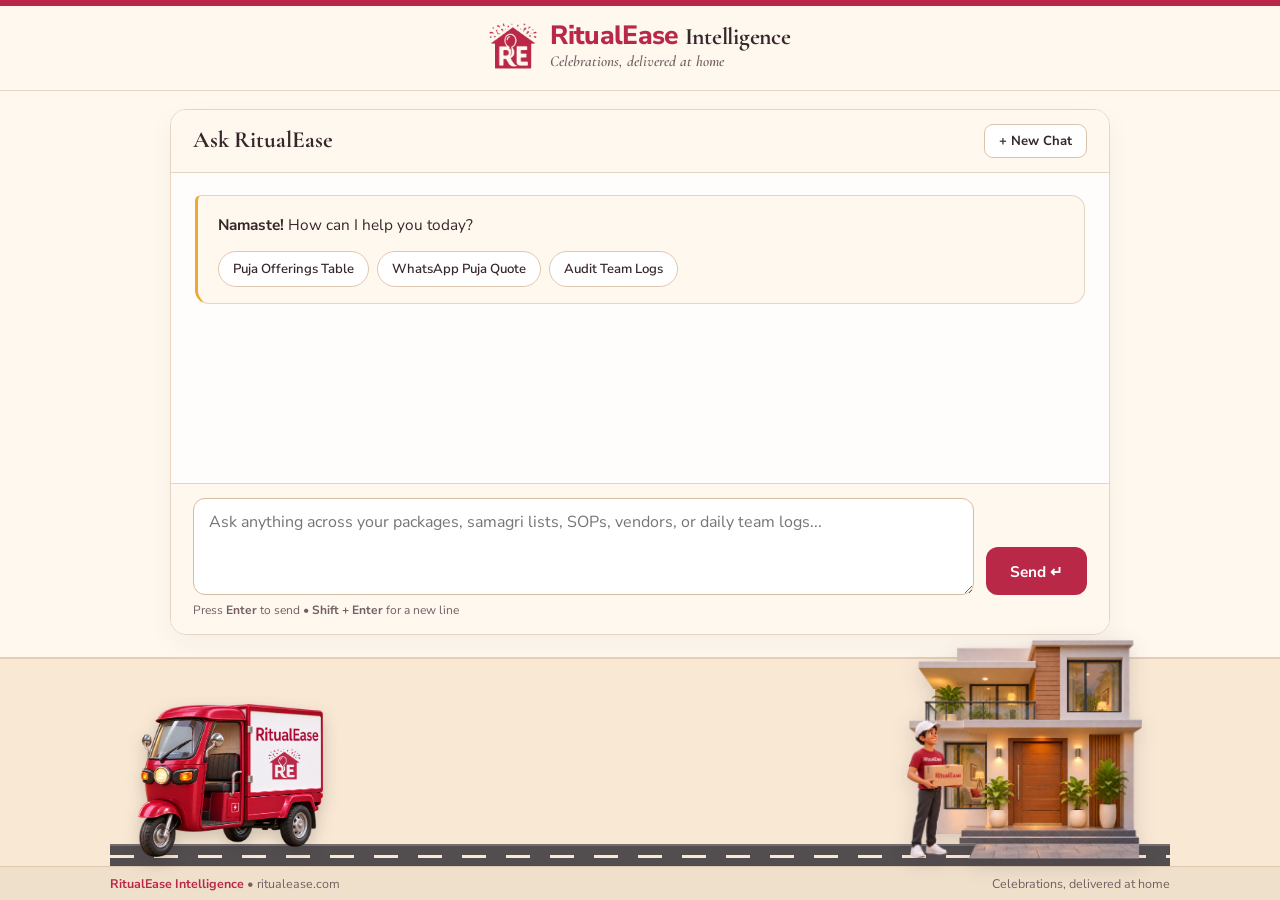
==== commit a1869f92: "Update portal2_ask_brain.html" ====
--- a/portal2_ask_brain.html
+++ b/portal2_ask_brain.html
@@ -2,7 +2,7 @@
 <html lang="en">
 <head>
 <meta charset="UTF-8">
-<meta name="viewport" content="width=device-width, initial-scale=1.0">
+<meta name="viewport" content="width=device-width, initial-scale=1.0, viewport-fit=cover">
 <title>Ask RitualEase — RitualEase Intelligence</title>
 <link rel="preconnect" href="https://fonts.googleapis.com">
 <link rel="preconnect" href="https://fonts.gstatic.com" crossorigin>
@@ -24,21 +24,26 @@
     box-sizing: border-box;
     margin: 0;
     padding: 0;
-  }
-
-  body {
+    -webkit-tap-highlight-color: transparent;
+  }
+
+  html, body {
+    height: 100%;
     background-color: var(--ivory);
     color: var(--ink);
     font-family: 'Nunito Sans', -apple-system, BlinkMacSystemFont, sans-serif;
-    min-height: 100vh;
+    -webkit-font-smoothing: antialiased;
+  }
+
+  body {
+    min-height: 100dvh;
     display: flex;
     flex-direction: column;
-    -webkit-font-smoothing: antialiased;
-  }
-
-  /* 1. Top Crimson Accent Bar */
+  }
+
+  /* 1. Top Crimson Accent Strip */
   .top-crimson-bar {
-    height: 7px;
+    height: 6px;
     width: 100%;
     background: var(--crimson);
     flex-shrink: 0;
@@ -47,7 +52,7 @@
   /* 2. Official RitualEase Intelligence Header (100% Flat Bottom Edge) */
   .brand-header {
     background: var(--ivory);
-    padding: 18px 24px 16px 24px;
+    padding: 16px 20px 14px 20px;
     text-align: center;
     border-bottom: 1px solid var(--hairline);
     flex-shrink: 0;
@@ -57,15 +62,16 @@
     display: inline-flex;
     align-items: center;
     justify-content: center;
-    gap: 14px;
+    gap: 13px;
     text-decoration: none;
   }
 
   .logo-mark-img {
-    width: 52px;
-    height: 52px;
+    width: 48px;
+    height: 48px;
     object-fit: contain;
     display: block;
+    flex-shrink: 0;
   }
 
   .logo-text-stack {
@@ -78,14 +84,14 @@
   .logo-title-row {
     display: flex;
     align-items: baseline;
-    gap: 8px;
+    gap: 7px;
     flex-wrap: wrap;
   }
 
   .logo-brand-name {
     font-family: 'Nunito Sans', sans-serif;
     font-weight: 800;
-    font-size: 1.75rem;
+    font-size: 1.65rem;
     letter-spacing: -0.025em;
     color: var(--crimson);
     line-height: 1;
@@ -94,7 +100,7 @@
   .logo-intelligence {
     font-family: 'Cormorant Garamond', Georgia, serif;
     font-weight: 700;
-    font-size: 1.55rem;
+    font-size: 1.48rem;
     color: var(--ink);
     line-height: 1;
     letter-spacing: -0.01em;
@@ -104,36 +110,36 @@
     font-family: 'Cormorant Garamond', Georgia, serif;
     font-style: italic;
     font-weight: 600;
-    font-size: 0.98rem;
+    font-size: 0.95rem;
     color: var(--ink-muted);
     margin-top: 3px;
   }
 
-  /* 3. Clean Editorial Chat Workspace */
+  /* 3. Responsive Editorial Chat Workspace */
   .workspace-wrap {
-    flex: 1;
+    flex: 1 1 auto;
     width: 100%;
-    max-width: 960px;
+    max-width: 980px;
     margin: 0 auto;
-    padding: 20px 20px 24px 20px;
+    padding: 18px 20px 22px 20px;
     display: flex;
     flex-direction: column;
   }
 
   .workspace-card {
-    flex: 1;
+    flex: 1 1 auto;
     background: var(--card-bg);
     border: 1px solid var(--hairline);
     border-radius: 16px;
     box-shadow: 0 10px 28px rgba(56, 39, 42, 0.045);
     display: flex;
     flex-direction: column;
-    min-height: 490px;
+    min-height: 460px;
     overflow: hidden;
   }
 
   .workspace-bar {
-    padding: 15px 24px;
+    padding: 14px 22px;
     background: var(--ivory);
     border-bottom: 1px solid var(--hairline);
     display: flex;
@@ -145,7 +151,7 @@
   .workspace-title {
     font-family: 'Cormorant Garamond', Georgia, serif;
     font-weight: 700;
-    font-size: 1.5rem;
+    font-size: 1.45rem;
     color: var(--ink);
     border: none !important;
     text-decoration: none !important;
@@ -162,22 +168,25 @@
     padding: 7px 14px;
     border-radius: 9px;
     cursor: pointer;
+    white-space: nowrap;
     transition: background-color 0.15s ease, color 0.15s ease, border-color 0.15s ease;
   }
 
-  .btn-new-chat:hover {
+  .btn-new-chat:hover,
+  .btn-new-chat:active {
     border-color: var(--crimson);
     color: var(--crimson);
     background: var(--ivory);
   }
 
   .chat-stream {
-    flex: 1;
+    flex: 1 1 auto;
     overflow-y: auto;
-    padding: 24px 28px;
+    -webkit-overflow-scrolling: touch;
+    padding: 22px 24px;
     display: flex;
     flex-direction: column;
-    gap: 20px;
+    gap: 18px;
     background: #FFFDFB;
   }
 
@@ -188,7 +197,7 @@
 
   .entry.user {
     align-self: flex-end;
-    max-width: 80%;
+    max-width: 82%;
   }
 
   .entry.assistant {
@@ -199,10 +208,11 @@
   .entry.user .entry-body {
     background: var(--crimson);
     color: #FFFFFF;
-    padding: 13px 18px;
+    padding: 12px 17px;
     border-radius: 14px 14px 4px 14px;
     font-size: 0.96rem;
     line-height: 1.55;
+    word-break: break-word;
     box-shadow: 0 3px 10px rgba(186, 40, 72, 0.14);
   }
 
@@ -210,11 +220,12 @@
     background: var(--ivory);
     border: 1px solid var(--hairline);
     border-left: 3.5px solid var(--gold);
-    padding: 18px 22px;
+    padding: 16px 20px;
     border-radius: 6px 14px 14px 14px;
     font-size: 0.96rem;
-    line-height: 1.68;
+    line-height: 1.66;
     color: var(--ink);
+    overflow-x: auto;
   }
 
   .entry-actions {
@@ -229,20 +240,28 @@
     border: none;
     color: var(--crimson);
     font-family: 'Nunito Sans', sans-serif;
-    font-size: 0.76rem;
+    font-size: 0.78rem;
     font-weight: 700;
     cursor: pointer;
-    padding: 0;
+    padding: 2px 0;
   }
 
   .copy-btn:hover {
     text-decoration: underline;
   }
 
+  /* Responsive Tables inside Responses */
+  .table-scroll {
+    width: 100%;
+    overflow-x: auto;
+    -webkit-overflow-scrolling: touch;
+    margin: 12px 0;
+  }
+
   .entry-body table {
     width: 100%;
+    min-width: 440px;
     border-collapse: collapse;
-    margin: 14px 0;
     font-size: 0.88rem;
     background: #FFFFFF;
   }
@@ -263,7 +282,7 @@
 
   .entry-body ul,
   .entry-body ol {
-    margin: 8px 0 8px 22px;
+    margin: 8px 0 8px 20px;
   }
 
   .entry-body li {
@@ -293,20 +312,23 @@
     font-family: 'Nunito Sans', sans-serif;
     font-size: 0.82rem;
     font-weight: 600;
-    padding: 7px 14px;
+    padding: 8px 14px;
     border-radius: 20px;
     cursor: pointer;
+    text-align: left;
     transition: background-color 0.15s ease, color 0.15s ease, border-color 0.15s ease;
   }
 
-  .starter-pill:hover {
+  .starter-pill:hover,
+  .starter-pill:active {
     border-color: var(--crimson);
     color: var(--crimson);
     background: #FFFDF9;
   }
 
+  /* Composer Box (16px font prevents iOS Safari zoom on tap) */
   .composer-box {
-    padding: 16px 24px 18px 24px;
+    padding: 14px 22px 16px 22px;
     background: var(--ivory);
     border-top: 1px solid var(--hairline);
   }
@@ -319,17 +341,17 @@
 
   .composer-row textarea {
     flex: 1;
-    min-height: 82px;
-    max-height: 220px;
+    min-height: 76px;
+    max-height: 200px;
     resize: vertical;
-    padding: 14px 16px;
+    padding: 12px 15px;
     border: 1.5px solid #D5BCA3;
     border-radius: 12px;
     background: #FFFFFF;
     color: var(--ink);
     font-family: 'Nunito Sans', sans-serif;
-    font-size: 0.98rem;
-    line-height: 1.5;
+    font-size: 16px;
+    line-height: 1.48;
   }
 
   .composer-row textarea:focus {
@@ -347,7 +369,7 @@
     border: none;
     border-radius: 12px;
     font-family: 'Nunito Sans', sans-serif;
-    font-size: 0.95rem;
+    font-size: 0.96rem;
     font-weight: 700;
     cursor: pointer;
   }
@@ -367,11 +389,11 @@
     color: var(--ink-muted);
   }
 
-  /* 4. Static Brand Kit v4 Sand Footer (#F8E8D4) — Auto Facing Opposite to Home, Paved Road in Between, Boy & House on Right */
+  /* 4. Static Brand Kit v4 Sand Footer (#F8E8D4) — Responsive Desktop + Phone Scene */
   .brand-footer {
     background: var(--sand);
     border-top: 2px solid #E5CEB5;
-    padding-top: 14px;
+    padding-top: 12px;
     margin-top: auto;
     flex-shrink: 0;
   }
@@ -379,7 +401,7 @@
   .mascot-scene {
     position: relative;
     max-width: 1060px;
-    height: 205px;
+    height: 195px;
     margin: 0 auto;
     padding: 0 28px;
     display: flex;
@@ -387,13 +409,12 @@
     justify-content: space-between;
   }
 
-  /* Paved Dashed Road Connecting Auto and House */
   .paved-road {
     position: absolute;
     left: 0;
     right: 0;
     bottom: 0;
-    height: 24px;
+    height: 22px;
     background: #524D4F;
     border-top: 2px solid #756F72;
     z-index: 1;
@@ -404,7 +425,7 @@
     position: absolute;
     left: 0;
     right: 0;
-    top: 10px;
+    top: 9px;
     height: 3px;
     background-image: repeating-linear-gradient(
       to right,
@@ -415,12 +436,12 @@
     );
   }
 
-  /* Left End: Exact 3D E-Cargo Auto Mascot Facing Opposite to Home (Natural Left-Facing Orientation) */
+  /* Left End: Exact 3D E-Cargo Auto Mascot Facing Opposite to Home */
   .auto-static {
     position: relative;
     z-index: 3;
-    width: 195px;
-    margin-bottom: 10px;
+    width: 185px;
+    margin-bottom: 9px;
   }
 
   .auto-static img {
@@ -434,8 +455,8 @@
   .home-static {
     position: relative;
     z-index: 3;
-    width: 245px;
-    margin-bottom: 8px;
+    width: 235px;
+    margin-bottom: 7px;
   }
 
   .home-static img {
@@ -448,7 +469,7 @@
   .footer-bar-bottom {
     background: #EFE0CC;
     border-top: 1px solid #DFC9AF;
-    padding: 8px 24px;
+    padding: 8px 20px calc(8px + env(safe-area-inset-bottom)) 20px;
   }
 
   .footer-bar-inner {
@@ -460,21 +481,104 @@
     font-size: 0.78rem;
     color: var(--ink-muted);
     flex-wrap: wrap;
-    gap: 8px;
+    gap: 6px;
   }
 
   .footer-bar-inner strong {
     color: var(--crimson);
   }
 
-  @media (max-width: 720px) {
-    .workspace-wrap { padding: 12px; }
-    .chat-stream { padding: 16px; }
-    .composer-row { flex-direction: column; align-items: stretch; }
-    .btn-send { width: 100%; }
-    .mascot-scene { height: 155px; padding: 0 12px; }
-    .auto-static { width: 135px; }
-    .home-static { width: 175px; }
+  /* === TABLET & MOBILE PHONE OPTIMIZATIONS === */
+  @media (max-width: 680px) {
+    .brand-header {
+      padding: 12px 14px 11px 14px;
+    }
+    .logo-mark-img {
+      width: 38px;
+      height: 38px;
+    }
+    .logo-brand-name {
+      font-size: 1.32rem;
+    }
+    .logo-intelligence {
+      font-size: 1.2rem;
+    }
+    .logo-tagline {
+      font-size: 0.84rem;
+    }
+    .workspace-wrap {
+      padding: 10px 10px 14px 10px;
+    }
+    .workspace-card {
+      border-radius: 14px;
+      min-height: 420px;
+    }
+    .workspace-bar {
+      padding: 11px 14px;
+    }
+    .workspace-title {
+      font-size: 1.28rem;
+    }
+    .chat-stream {
+      padding: 14px 14px;
+      gap: 14px;
+    }
+    .entry.user {
+      max-width: 90%;
+    }
+    .entry.assistant .entry-body {
+      padding: 13px 15px;
+      font-size: 0.94rem;
+    }
+    .starter-row {
+      flex-direction: column;
+    }
+    .starter-pill {
+      width: 100%;
+      border-radius: 10px;
+    }
+    .composer-box {
+      padding: 12px 14px 14px 14px;
+    }
+    .composer-row {
+      flex-direction: column;
+      align-items: stretch;
+      gap: 9px;
+    }
+    .composer-row textarea {
+      min-height: 64px;
+    }
+    .btn-send {
+      width: 100%;
+      height: 46px;
+    }
+    .composer-note {
+      display: none;
+    }
+    .mascot-scene {
+      height: 124px;
+      padding: 0 12px;
+    }
+    .paved-road {
+      height: 16px;
+    }
+    .paved-road::after {
+      top: 6px;
+      height: 2px;
+    }
+    .auto-static {
+      width: 112px;
+      margin-bottom: 6px;
+    }
+    .home-static {
+      width: 146px;
+      margin-bottom: 5px;
+    }
+    .footer-bar-inner {
+      justify-content: center;
+      text-align: center;
+      font-size: 0.72rem;
+    }
   }
 </style>
 </head>
@@ -537,10 +641,21 @@
     </div>
   </footer>
 
-<script src="brain.js?v=16"></script>
+<script src="brain.js?v=18"></script>
 <script>
 let chatHistory = [];
 let isBusy = false;
+
+function resolveScriptUrl() {
+  if (typeof getScriptUrl === "function") {
+    const u = getScriptUrl();
+    if (u && u.indexOf("http") === 0) return u;
+  }
+  if (typeof DEFAULT_SCRIPT_URL !== "undefined" && DEFAULT_SCRIPT_URL.indexOf("http") === 0) {
+    return DEFAULT_SCRIPT_URL;
+  }
+  return (localStorage.getItem("ritualease_script_url") || "").trim();
+}
 
 function initChat() {
   const stream = document.getElementById("chatStream");
@@ -570,7 +685,7 @@
 }
 
 document.getElementById("qInput").addEventListener("keydown", function(e) {
-  if (e.key === "Enter" && !e.shiftKey) {
+  if (e.key === "Enter" && !e.shiftKey && window.innerWidth > 680) {
     e.preventDefault();
     sendMessage();
   }
@@ -582,7 +697,7 @@
   const q = input.value.trim();
   if (!q) { input.focus(); return; }
 
-  const scriptUrl = getScriptUrl();
+  const scriptUrl = resolveScriptUrl();
   if (!scriptUrl) {
     appendEntry("assistant", "⚠️ **DEFAULT_SCRIPT_URL** is missing in `brain.js` on GitHub.");
     return;
@@ -630,7 +745,7 @@
   isBusy = false;
   btn.disabled = false;
   btn.textContent = "Send ↵";
-  input.focus();
+  if (window.innerWidth > 680) input.focus();
 }
 
 function appendEntry(role, text, id) {
@@ -700,14 +815,14 @@
       if (cells.every(c => /^[-:]+$/.test(c))) continue;
 
       if (!inTable) {
-        html += "<table><thead><tr>" + cells.map(c => "<th>" + inlineFormat(c) + "</th>").join("") + "</tr></thead><tbody>";
+        html += '<div class="table-scroll"><table><thead><tr>' + cells.map(c => "<th>" + inlineFormat(c) + "</th>").join("") + "</tr></thead><tbody>";
         inTable = true;
       } else {
         html += "<tr>" + cells.map(c => "<td>" + inlineFormat(c) + "</td>").join("") + "</tr>";
       }
       continue;
     } else if (inTable) {
-      html += "</tbody></table>";
+      html += "</tbody></table></div>";
       inTable = false;
     }
 
@@ -733,7 +848,7 @@
     }
   }
 
-  if (inTable) html += "</tbody></table>";
+  if (inTable) html += "</tbody></table></div>";
   if (inList) html += "</ul>";
   return html;
 }
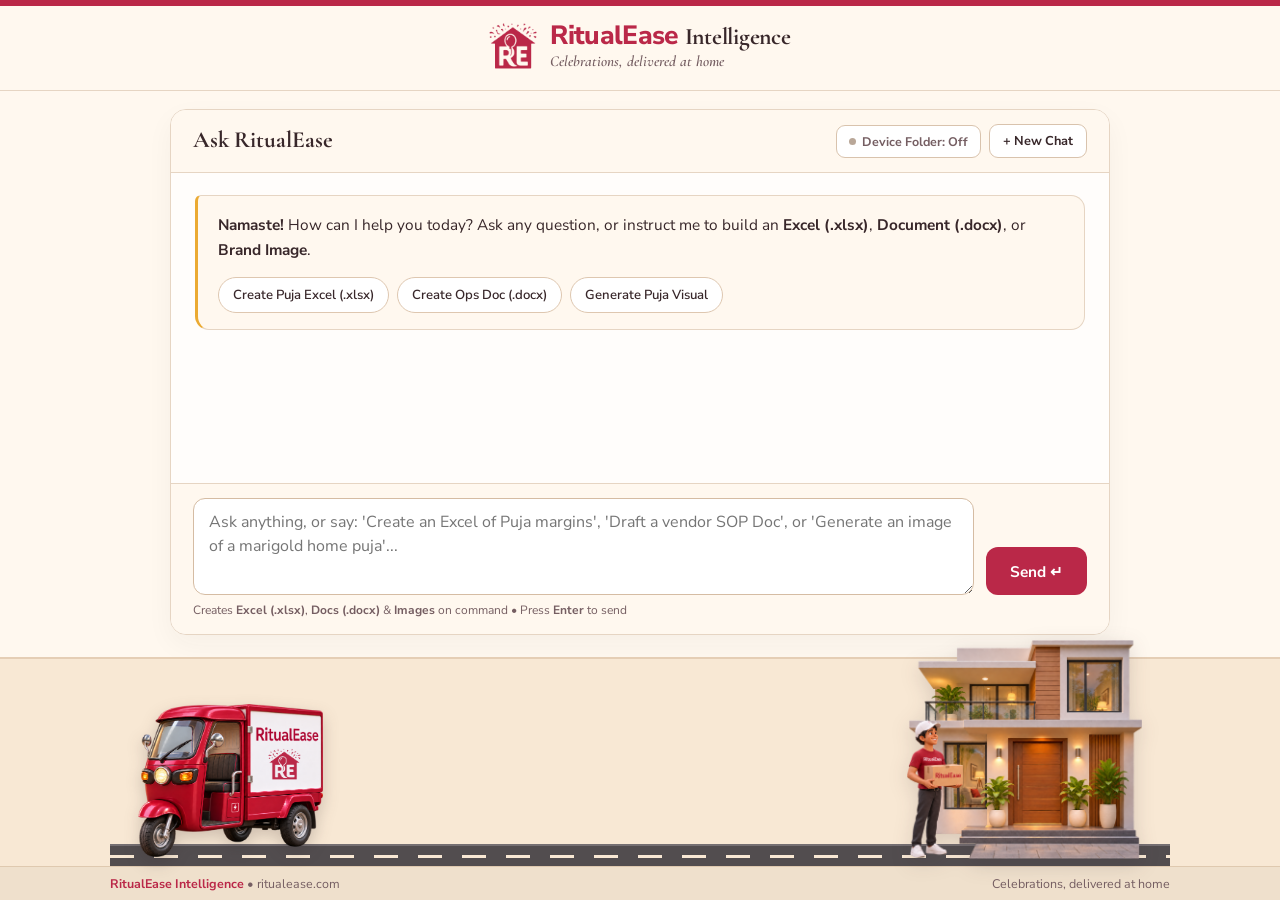
==== commit 4d4ce6b1: "Update portal2_ask_brain.html" ====
--- a/portal2_ask_brain.html
+++ b/portal2_ask_brain.html
@@ -145,7 +145,8 @@
     display: flex;
     align-items: center;
     justify-content: space-between;
-    gap: 12px;
+    gap: 10px;
+    flex-wrap: wrap;
   }
 
   .workspace-title {
@@ -158,18 +159,63 @@
     line-height: 1.1;
   }
 
+  .workspace-controls {
+    display: flex;
+    align-items: center;
+    gap: 8px;
+  }
+
+  /* Opt-In Device Folder Access Control (Strictly OFF by default) */
+  .btn-device {
+    background: #FFFFFF;
+    border: 1px solid #D9C3AD;
+    color: var(--ink-muted);
+    font-family: 'Nunito Sans', sans-serif;
+    font-weight: 700;
+    font-size: 0.78rem;
+    padding: 7px 12px;
+    border-radius: 9px;
+    cursor: pointer;
+    display: inline-flex;
+    align-items: center;
+    gap: 6px;
+    white-space: nowrap;
+    transition: all 0.15s ease;
+  }
+
+  .btn-device:hover {
+    border-color: var(--crimson);
+    color: var(--crimson);
+  }
+
+  .btn-device.active {
+    background: #FFF6E0;
+    border-color: var(--gold);
+    color: var(--ink);
+  }
+
+  .device-dot {
+    width: 7px;
+    height: 7px;
+    border-radius: 50%;
+    background: #B9A798;
+  }
+
+  .btn-device.active .device-dot {
+    background: #2E7D32;
+  }
+
   .btn-new-chat {
     background: #FFFFFF;
     border: 1px solid #D9C3AD;
     color: var(--ink);
     font-family: 'Nunito Sans', sans-serif;
     font-weight: 700;
-    font-size: 0.82rem;
-    padding: 7px 14px;
+    font-size: 0.8rem;
+    padding: 7px 13px;
     border-radius: 9px;
     cursor: pointer;
     white-space: nowrap;
-    transition: background-color 0.15s ease, color 0.15s ease, border-color 0.15s ease;
   }
 
   .btn-new-chat:hover,
@@ -228,6 +274,85 @@
     overflow-x: auto;
   }
 
+  /* Artifact Cards (Excel, Docs, Generated Brand Images) */
+  .artifact-card {
+    margin-top: 12px;
+    background: #FFFFFF;
+    border: 1.5px solid #DFC6AC;
+    border-radius: 12px;
+    padding: 14px 16px;
+    display: flex;
+    flex-direction: column;
+    gap: 10px;
+  }
+
+  .artifact-header {
+    display: flex;
+    align-items: center;
+    justify-content: space-between;
+    gap: 10px;
+    flex-wrap: wrap;
+  }
+
+  .artifact-badge {
+    font-size: 0.72rem;
+    font-weight: 800;
+    text-transform: uppercase;
+    letter-spacing: 0.05em;
+    padding: 3px 9px;
+    border-radius: 6px;
+    background: var(--sand);
+    color: var(--crimson);
+  }
+
+  .artifact-title {
+    font-weight: 700;
+    font-size: 0.98rem;
+    color: var(--ink);
+  }
+
+  .artifact-preview-img {
+    max-width: 100%;
+    max-height: 360px;
+    border-radius: 10px;
+    border: 1px solid var(--hairline);
+    object-fit: contain;
+    align-self: flex-start;
+  }
+
+  .artifact-links {
+    display: flex;
+    flex-wrap: wrap;
+    gap: 8px;
+  }
+
+  .btn-artifact-primary {
+    display: inline-flex;
+    align-items: center;
+    gap: 6px;
+    background: var(--crimson);
+    color: #FFFFFF;
+    text-decoration: none;
+    font-weight: 700;
+    font-size: 0.82rem;
+    padding: 8px 14px;
+    border-radius: 8px;
+  }
+
+  .btn-artifact-secondary {
+    display: inline-flex;
+    align-items: center;
+    gap: 6px;
+    background: var(--ivory);
+    color: var(--ink);
+    border: 1px solid #D5BCA3;
+    text-decoration: none;
+    font-weight: 700;
+    font-size: 0.82rem;
+    padding: 8px 14px;
+    border-radius: 8px;
+  }
+
   .entry-actions {
     margin-top: 6px;
     display: flex;
@@ -250,7 +375,6 @@
     text-decoration: underline;
   }
 
-  /* Responsive Tables inside Responses */
   .table-scroll {
     width: 100%;
     overflow-x: auto;
@@ -316,7 +440,6 @@
     border-radius: 20px;
     cursor: pointer;
     text-align: left;
-    transition: background-color 0.15s ease, color 0.15s ease, border-color 0.15s ease;
   }
 
   .starter-pill:hover,
@@ -326,7 +449,6 @@
     background: #FFFDF9;
   }
 
-  /* Composer Box (16px font prevents iOS Safari zoom on tap) */
   .composer-box {
     padding: 14px 22px 16px 22px;
     background: var(--ivory);
@@ -389,7 +511,7 @@
     color: var(--ink-muted);
   }
 
-  /* 4. Static Brand Kit v4 Sand Footer (#F8E8D4) — Responsive Desktop + Phone Scene */
+  /* 4. Static Brand Kit v4 Sand Footer (#F8E8D4) — Auto Facing Opposite to Home */
   .brand-footer {
     background: var(--sand);
     border-top: 2px solid #E5CEB5;
@@ -436,7 +558,6 @@
     );
   }
 
-  /* Left End: Exact 3D E-Cargo Auto Mascot Facing Opposite to Home */
   .auto-static {
     position: relative;
     z-index: 3;
@@ -451,7 +572,6 @@
     filter: drop-shadow(0 6px 8px rgba(56, 39, 42, 0.22));
   }
 
-  /* Right End: Exact 3D Boy & Modern House Mascot */
   .home-static {
     position: relative;
     z-index: 3;
@@ -488,106 +608,39 @@
     color: var(--crimson);
   }
 
-  /* === TABLET & MOBILE PHONE OPTIMIZATIONS === */
   @media (max-width: 680px) {
-    .brand-header {
-      padding: 12px 14px 11px 14px;
-    }
-    .logo-mark-img {
-      width: 38px;
-      height: 38px;
-    }
-    .logo-brand-name {
-      font-size: 1.32rem;
-    }
-    .logo-intelligence {
-      font-size: 1.2rem;
-    }
-    .logo-tagline {
-      font-size: 0.84rem;
-    }
-    .workspace-wrap {
-      padding: 10px 10px 14px 10px;
-    }
-    .workspace-card {
-      border-radius: 14px;
-      min-height: 420px;
-    }
-    .workspace-bar {
-      padding: 11px 14px;
-    }
-    .workspace-title {
-      font-size: 1.28rem;
-    }
-    .chat-stream {
-      padding: 14px 14px;
-      gap: 14px;
-    }
-    .entry.user {
-      max-width: 90%;
-    }
-    .entry.assistant .entry-body {
-      padding: 13px 15px;
-      font-size: 0.94rem;
-    }
-    .starter-row {
-      flex-direction: column;
-    }
-    .starter-pill {
-      width: 100%;
-      border-radius: 10px;
-    }
-    .composer-box {
-      padding: 12px 14px 14px 14px;
-    }
-    .composer-row {
-      flex-direction: column;
-      align-items: stretch;
-      gap: 9px;
-    }
-    .composer-row textarea {
-      min-height: 64px;
-    }
-    .btn-send {
-      width: 100%;
-      height: 46px;
-    }
-    .composer-note {
-      display: none;
-    }
-    .mascot-scene {
-      height: 124px;
-      padding: 0 12px;
-    }
-    .paved-road {
-      height: 16px;
-    }
-    .paved-road::after {
-      top: 6px;
-      height: 2px;
-    }
-    .auto-static {
-      width: 112px;
-      margin-bottom: 6px;
-    }
-    .home-static {
-      width: 146px;
-      margin-bottom: 5px;
-    }
-    .footer-bar-inner {
-      justify-content: center;
-      text-align: center;
-      font-size: 0.72rem;
-    }
+    .brand-header { padding: 12px 14px 11px 14px; }
+    .logo-mark-img { width: 38px; height: 38px; }
+    .logo-brand-name { font-size: 1.32rem; }
+    .logo-intelligence { font-size: 1.2rem; }
+    .logo-tagline { font-size: 0.84rem; }
+    .workspace-wrap { padding: 10px 10px 14px 10px; }
+    .workspace-card { border-radius: 14px; min-height: 420px; }
+    .workspace-bar { padding: 11px 14px; }
+    .workspace-title { font-size: 1.25rem; }
+    .chat-stream { padding: 14px; gap: 14px; }
+    .entry.user { max-width: 90%; }
+    .entry.assistant .entry-body { padding: 13px 15px; font-size: 0.94rem; }
+    .starter-row { flex-direction: column; }
+    .starter-pill { width: 100%; border-radius: 10px; }
+    .composer-box { padding: 12px 14px 14px 14px; }
+    .composer-row { flex-direction: column; align-items: stretch; gap: 9px; }
+    .composer-row textarea { min-height: 64px; }
+    .btn-send { width: 100%; height: 46px; }
+    .composer-note { display: none; }
+    .mascot-scene { height: 124px; padding: 0 12px; }
+    .paved-road { height: 16px; }
+    .paved-road::after { top: 6px; height: 2px; }
+    .auto-static { width: 112px; margin-bottom: 6px; }
+    .home-static { width: 146px; margin-bottom: 5px; }
+    .footer-bar-inner { justify-content: center; text-align: center; font-size: 0.72rem; }
   }
 </style>
 </head>
 <body>
 
-  <!-- Top Crimson Accent Strip -->
   <div class="top-crimson-bar"></div>
 
-  <!-- Official RitualEase Intelligence Header -->
   <header class="brand-header">
     <div class="logo-lockup">
       <img src="ritualease-logo-mark-1024-transparent.png" alt="RitualEase Logo" class="logo-mark-img">
@@ -601,27 +654,33 @@
     </div>
   </header>
 
-  <!-- Continuous Conversation Workspace -->
   <main class="workspace-wrap">
     <div class="workspace-card">
       <div class="workspace-bar">
         <div class="workspace-title">Ask RitualEase</div>
-        <button type="button" class="btn-new-chat" onclick="resetChat()">+ New Chat</button>
+        <div class="workspace-controls">
+          <!-- Opt-in Device Folder Access (Disabled by default until clicked) -->
+          <button type="button" class="btn-device" id="deviceBtn" onclick="toggleDeviceAccess()" title="Grant temporary read access to a local device folder">
+            <span class="device-dot"></span>
+            <span id="deviceBtnLabel">Device Folder: Off</span>
+          </button>
+          <input type="file" id="mobileFolderInput" webkitdirectory directory multiple style="display:none" onchange="handleFallbackFiles(this.files)">
+          <button type="button" class="btn-new-chat" onclick="resetChat()">+ New Chat</button>
+        </div>
       </div>
 
       <div class="chat-stream" id="chatStream"></div>
 
       <div class="composer-box">
         <div class="composer-row">
-          <textarea id="qInput" rows="3" placeholder="Ask anything across your packages, samagri lists, SOPs, vendors, or daily team logs..."></textarea>
+          <textarea id="qInput" rows="3" placeholder="Ask anything, or say: 'Create an Excel of Puja margins', 'Draft a vendor SOP Doc', or 'Generate an image of a marigold home puja'..."></textarea>
           <button type="button" class="btn-send" id="askBtn" onclick="sendMessage()">Send ↵</button>
         </div>
-        <div class="composer-note">Press <strong>Enter</strong> to send • <strong>Shift + Enter</strong> for a new line</div>
+        <div class="composer-note">Creates <strong>Excel (.xlsx)</strong>, <strong>Docs (.docx)</strong> &amp; <strong>Images</strong> on command • Press <strong>Enter</strong> to send</div>
       </div>
     </div>
   </main>
 
-  <!-- Clean Static Footer: Auto Facing Opposite to Home, Paved Road in Between, Boy & House on Right -->
   <footer class="brand-footer">
     <div class="mascot-scene">
       <div class="paved-road"></div>
@@ -641,10 +700,14 @@
     </div>
   </footer>
 
-<script src="brain.js?v=18"></script>
+<script src="brain.js?v=19"></script>
 <script>
 let chatHistory = [];
 let isBusy = false;
+
+// Opt-in local device file index (Strictly empty & inactive unless user explicitly enables)
+let deviceEnabled = false;
+let localDeviceFiles = []; // [{ path, name, text }]
 
 function resolveScriptUrl() {
   if (typeof getScriptUrl === "function") {
@@ -655,6 +718,105 @@
     return DEFAULT_SCRIPT_URL;
   }
   return (localStorage.getItem("ritualease_script_url") || "").trim();
+}
+
+async function toggleDeviceAccess() {
+  const btn = document.getElementById("deviceBtn");
+  const label = document.getElementById("deviceBtnLabel");
+
+  // Turn OFF and immediately purge memory if currently enabled
+  if (deviceEnabled) {
+    deviceEnabled = false;
+    localDeviceFiles = [];
+    btn.classList.remove("active");
+    label.textContent = "Device Folder: Off";
+    return;
+  }
+
+  // Turn ON only via explicit user permission gesture
+  if (window.showDirectoryPicker) {
+    try {
+      const dirHandle = await window.showDirectoryPicker({ mode: "read" });
+      label.textContent = "Indexing...";
+      localDeviceFiles = [];
+      await scanDirectoryHandle(dirHandle, dirHandle.name, 0);
+      deviceEnabled = true;
+      btn.classList.add("active");
+      label.textContent = "Device (" + localDeviceFiles.length + " files) • Disconnect";
+    } catch (err) {
+      deviceEnabled = false;
+      localDeviceFiles = [];
+      label.textContent = "Device Folder: Off";
+    }
+  } else {
+    // Fallback for Safari / Mobile browsers
+    document.getElementById("mobileFolderInput").click();
+  }
+}
+
+async function scanDirectoryHandle(dirHandle, prefix, depth) {
+  if (depth > 3 || localDeviceFiles.length >= 120) return;
+  for await (const entry of dirHandle.values()) {
+    if (localDeviceFiles.length >= 120) break;
+    if (entry.kind === "file") {
+      try {
+        const file = await entry.getFile();
+        await ingestLocalFile(file, prefix + "/" + entry.name);
+      } catch (e) {}
+    } else if (entry.kind === "directory" && !entry.name.startsWith(".")) {
+      await scanDirectoryHandle(entry, prefix + "/" + entry.name, depth + 1);
+    }
+  }
+}
+
+async function handleFallbackFiles(fileList) {
+  if (!fileList || fileList.length === 0) return;
+  const btn = document.getElementById("deviceBtn");
+  const label = document.getElementById("deviceBtnLabel");
+  label.textContent = "Indexing...";
+  localDeviceFiles = [];
+  const limit = Math.min(fileList.length, 120);
+  for (let i = 0; i < limit; i++) {
+    const f = fileList[i];
+    await ingestLocalFile(f, f.webkitRelativePath || f.name);
+  }
+  deviceEnabled = true;
+  btn.classList.add("active");
+  label.textContent = "Device (" + localDeviceFiles.length + " files) • Disconnect";
+}
+
+async function ingestLocalFile(file, relPath) {
+  const lower = file.name.toLowerCase();
+  const isTextReadable = /\.(txt|md|csv|json|html|xml|log|js|py|tsv)$/i.test(lower);
+  let text = "";
+  if (isTextReadable && file.size < 400000) {
+    try { text = (await file.text()).slice(0, 6000); } catch (e) {}
+  } else {
+    text = "[Binary/Office File: " + file.name + " (" + Math.round(file.size / 1024) + " KB)]";
+  }
+  localDeviceFiles.push({ path: relPath, name: file.name, text: text });
+}
+
+function buildRelevantDeviceContext(query) {
+  if (!deviceEnabled || localDeviceFiles.length === 0) return "";
+  const terms = (query || "").toLowerCase().split(/\W+/).filter(w => w.length > 2);
+  const ranked = localDeviceFiles.map(f => {
+    const hay = (f.path + " " + f.text).toLowerCase();
+    let score = 0;
+    terms.forEach(t => {
+      if (f.name.toLowerCase().includes(t)) score += 5;
+      if (hay.includes(t)) score += 1;
+    });
+    return { file: f, score };
+  }).sort((a, b) => b.score - a.score);
+
+  const dirSummary = "DEVICE DIRECTORY (" + localDeviceFiles.length + " files): " +
+    localDeviceFiles.map(f => f.path).join(", ");
+  const topFiles = ranked.slice(0, 4).map(r =>
+    "--- LOCAL FILE: " + r.file.path + " ---\n" + r.file.text
+  ).join("\n\n");
+
+  return dirSummary + "\n\n" + topFiles;
 }
 
 function initChat() {
@@ -662,11 +824,11 @@
   stream.innerHTML = `
     <div class="entry assistant">
       <div class="entry-body">
-        <strong>Namaste!</strong> How can I help you today?
+        <strong>Namaste!</strong> How can I help you today? Ask any question, or instruct me to build an <strong>Excel (.xlsx)</strong>, <strong>Document (.docx)</strong>, or <strong>Brand Image</strong>.
         <div class="starter-row">
-          <button type="button" class="starter-pill" onclick="useStarter('List all Puja packages and exact offerings in a table')">Puja Offerings Table</button>
-          <button type="button" class="starter-pill" onclick="useStarter('Draft a ready-to-send WhatsApp quote for Satyanarayan Katha including customer-owned utensils')">WhatsApp Puja Quote</button>
-          <button type="button" class="starter-pill" onclick="useStarter('Summarize recent team updates and flag any missing follow-ups')">Audit Team Logs</button>
+          <button type="button" class="starter-pill" onclick="useStarter('Create an Excel sheet comparing all Puja packages, inclusions, and customer utensils')">Create Puja Excel (.xlsx)</button>
+          <button type="button" class="starter-pill" onclick="useStarter('Create a Word document SOP for on-day home birthday coordination')">Create Ops Doc (.docx)</button>
+          <button type="button" class="starter-pill" onclick="useStarter('Generate an image of a warm marigold and ivory Satyanarayan puja setup at home')">Generate Puja Visual</button>
         </div>
       </div>
     </div>
@@ -681,7 +843,7 @@
 function resetChat() {
   chatHistory = [];
   initChat();
-  document.getElementById("qInput").focus();
+  if (window.innerWidth > 680) document.getElementById("qInput").focus();
 }
 
 document.getElementById("qInput").addEventListener("keydown", function(e) {
@@ -710,17 +872,18 @@
   isBusy = true;
   const btn = document.getElementById("askBtn");
   btn.disabled = true;
-  btn.textContent = "Thinking...";
+  btn.textContent = "Working...";
 
   const typingId = "typing_" + Date.now();
-  appendEntry("assistant", "Thinking...", typingId);
+  appendEntry("assistant", "Working on it...", typingId);
 
   try {
     const res = await fetch(scriptUrl, {
       method: "POST",
       body: JSON.stringify({
         action: "chat",
-        history: chatHistory
+        history: chatHistory,
+        deviceContext: buildRelevantDeviceContext(q)
       })
     });
     const raw = await res.text();
@@ -737,7 +900,7 @@
 
     const reply = (data.answer && data.answer.trim()) ? data.answer.trim() : ("⚠️ Unexpected response: " + raw);
     chatHistory.push({ role: "assistant", content: reply });
-    replaceEntry(typingId, reply, true);
+    replaceEntry(typingId, reply, true, data.artifact || null);
   } catch (err) {
     replaceEntry(typingId, "⚠️ Network error: " + err.message);
   }
@@ -746,6 +909,55 @@
   btn.disabled = false;
   btn.textContent = "Send ↵";
   if (window.innerWidth > 680) input.focus();
+}
+
+function renderArtifactHtml(art) {
+  if (!art) return "";
+  if (art.type === "excel") {
+    return `
+      <div class="artifact-card">
+        <div class="artifact-header">
+          <span class="artifact-title">📊 ${escapeHtml(art.title || "Excel Workbook")}</span>
+          <span class="artifact-badge">Excel (.xlsx)</span>
+        </div>
+        <div class="artifact-links">
+          <a href="${art.downloadUrl}" target="_blank" class="btn-artifact-primary">⬇ Download Excel (.xlsx)</a>
+          <a href="${art.viewUrl}" target="_blank" class="btn-artifact-secondary">Open in Google Sheets ↗</a>
+        </div>
+      </div>
+    `;
+  }
+  if (art.type === "doc") {
+    return `
+      <div class="artifact-card">
+        <div class="artifact-header">
+          <span class="artifact-title">📄 ${escapeHtml(art.title || "Document")}</span>
+          <span class="artifact-badge">Word / Google Doc</span>
+        </div>
+        <div class="artifact-links">
+          <a href="${art.downloadUrl}" target="_blank" class="btn-artifact-primary">⬇ Download Word (.docx)</a>
+          ${art.pdfUrl ? `<a href="${art.pdfUrl}" target="_blank" class="btn-artifact-secondary">⬇ PDF</a>` : ""}
+          <a href="${art.viewUrl}" target="_blank" class="btn-artifact-secondary">Open in Google Docs ↗</a>
+        </div>
+      </div>
+    `;
+  }
+  if (art.type === "image") {
+    return `
+      <div class="artifact-card">
+        <div class="artifact-header">
+          <span class="artifact-title">🎨 ${escapeHtml(art.title || "Generated Visual")}</span>
+          <span class="artifact-badge">Brand Kit v4</span>
+        </div>
+        <img src="${art.imageUrl}" alt="Generated RitualEase Visual" class="artifact-preview-img">
+        <div class="artifact-links">
+          <a href="${art.downloadUrl}" download="RitualEase_Visual.png" target="_blank" class="btn-artifact-primary">⬇ Download Image</a>
+          ${art.viewUrl ? `<a href="${art.viewUrl}" target="_blank" class="btn-artifact-secondary">View in Drive ↗</a>` : ""}
+        </div>
+      </div>
+    `;
+  }
+  return "";
 }
 
 function appendEntry(role, text, id) {
@@ -767,12 +979,12 @@
   stream.scrollTop = stream.scrollHeight;
 }
 
-function replaceEntry(id, text, showCopy) {
+function replaceEntry(id, text, showCopy, artifact) {
   const entry = document.getElementById(id);
   if (!entry) return;
   entry.removeAttribute("id");
   const body = entry.querySelector(".entry-body");
-  body.innerHTML = renderMarkdown(text);
+  body.innerHTML = renderMarkdown(text) + renderArtifactHtml(artifact);
   if (showCopy) {
     entry.appendChild(buildActions(text));
   }
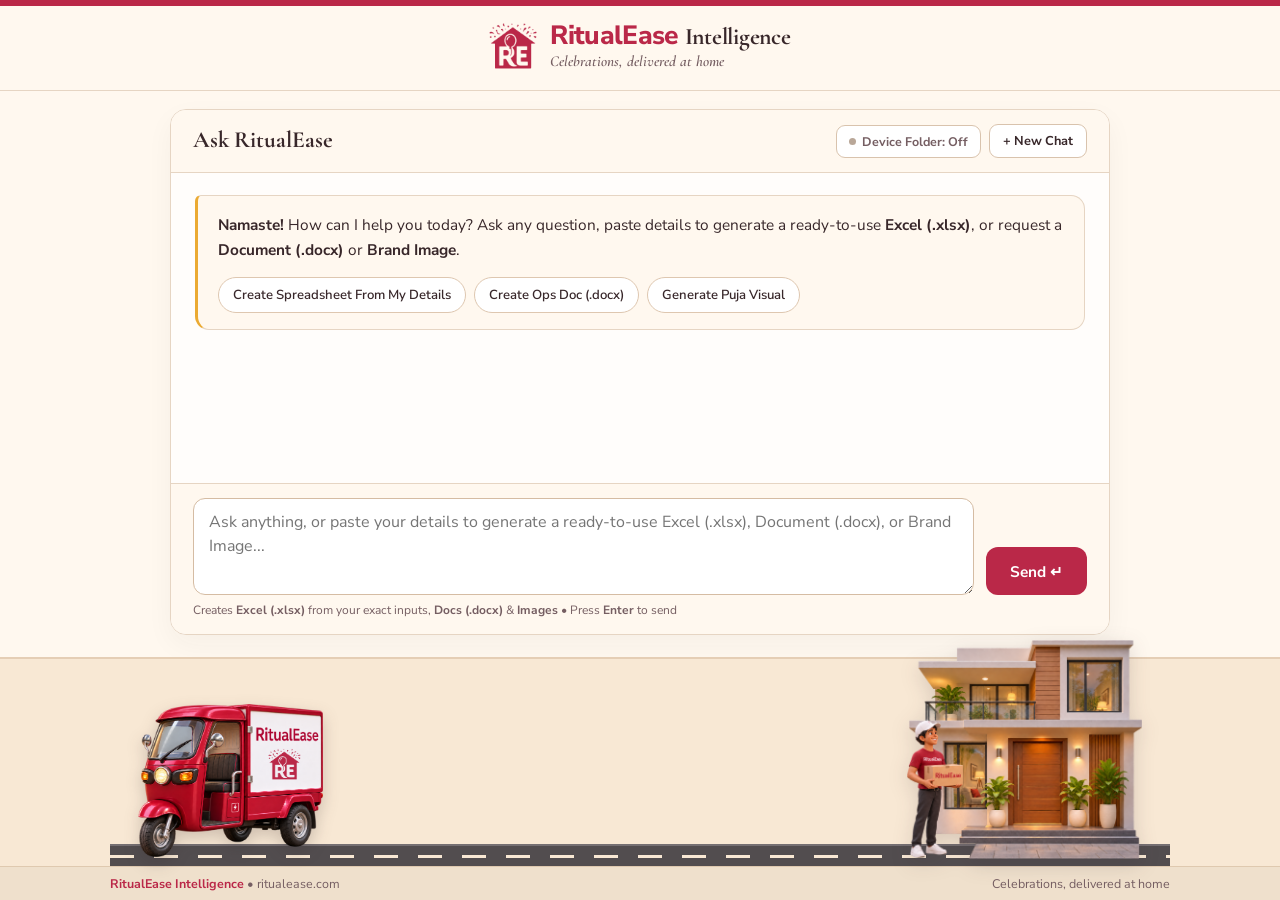
==== commit 2a3fe0b3: "Update portal2_ask_brain.html" ====
--- a/portal2_ask_brain.html
+++ b/portal2_ask_brain.html
@@ -673,10 +673,10 @@
 
       <div class="composer-box">
         <div class="composer-row">
-          <textarea id="qInput" rows="3" placeholder="Ask anything, or say: 'Create an Excel of Puja margins', 'Draft a vendor SOP Doc', or 'Generate an image of a marigold home puja'..."></textarea>
+          <textarea id="qInput" rows="3" placeholder="Ask anything, or paste your details to generate a ready-to-use Excel (.xlsx), Document (.docx), or Brand Image..."></textarea>
           <button type="button" class="btn-send" id="askBtn" onclick="sendMessage()">Send ↵</button>
         </div>
-        <div class="composer-note">Creates <strong>Excel (.xlsx)</strong>, <strong>Docs (.docx)</strong> &amp; <strong>Images</strong> on command • Press <strong>Enter</strong> to send</div>
+        <div class="composer-note">Creates <strong>Excel (.xlsx)</strong> from your exact inputs, <strong>Docs (.docx)</strong> &amp; <strong>Images</strong> • Press <strong>Enter</strong> to send</div>
       </div>
     </div>
   </main>
@@ -700,14 +700,14 @@
     </div>
   </footer>
 
-<script src="brain.js?v=19"></script>
+<script src="brain.js?v=20"></script>
 <script>
 let chatHistory = [];
 let isBusy = false;
 
 // Opt-in local device file index (Strictly empty & inactive unless user explicitly enables)
 let deviceEnabled = false;
-let localDeviceFiles = []; // [{ path, name, text }]
+let localDeviceFiles = [];
 
 function resolveScriptUrl() {
   if (typeof getScriptUrl === "function") {
@@ -724,7 +724,6 @@
   const btn = document.getElementById("deviceBtn");
   const label = document.getElementById("deviceBtnLabel");
 
-  // Turn OFF and immediately purge memory if currently enabled
   if (deviceEnabled) {
     deviceEnabled = false;
     localDeviceFiles = [];
@@ -733,7 +732,6 @@
     return;
   }
 
-  // Turn ON only via explicit user permission gesture
   if (window.showDirectoryPicker) {
     try {
       const dirHandle = await window.showDirectoryPicker({ mode: "read" });
@@ -749,7 +747,6 @@
       label.textContent = "Device Folder: Off";
     }
   } else {
-    // Fallback for Safari / Mobile browsers
     document.getElementById("mobileFolderInput").click();
   }
 }
@@ -824,15 +821,21 @@
   stream.innerHTML = `
     <div class="entry assistant">
       <div class="entry-body">
-        <strong>Namaste!</strong> How can I help you today? Ask any question, or instruct me to build an <strong>Excel (.xlsx)</strong>, <strong>Document (.docx)</strong>, or <strong>Brand Image</strong>.
+        <strong>Namaste!</strong> How can I help you today? Ask any question, paste details to generate a ready-to-use <strong>Excel (.xlsx)</strong>, or request a <strong>Document (.docx)</strong> or <strong>Brand Image</strong>.
         <div class="starter-row">
-          <button type="button" class="starter-pill" onclick="useStarter('Create an Excel sheet comparing all Puja packages, inclusions, and customer utensils')">Create Puja Excel (.xlsx)</button>
+          <button type="button" class="starter-pill" onclick="prefillExcelPrompt()">Create Spreadsheet From My Details</button>
           <button type="button" class="starter-pill" onclick="useStarter('Create a Word document SOP for on-day home birthday coordination')">Create Ops Doc (.docx)</button>
           <button type="button" class="starter-pill" onclick="useStarter('Generate an image of a warm marigold and ivory Satyanarayan puja setup at home')">Generate Puja Visual</button>
         </div>
       </div>
     </div>
   `;
+}
+
+function prefillExcelPrompt() {
+  const input = document.getElementById("qInput");
+  input.value = "Create a spreadsheet for Christmas offerings:\n1. ";
+  input.focus();
 }
 
 function useStarter(text) {
@@ -921,8 +924,8 @@
           <span class="artifact-badge">Excel (.xlsx)</span>
         </div>
         <div class="artifact-links">
-          <a href="${art.downloadUrl}" target="_blank" class="btn-artifact-primary">⬇ Download Excel (.xlsx)</a>
-          <a href="${art.viewUrl}" target="_blank" class="btn-artifact-secondary">Open in Google Sheets ↗</a>
+          <a href="${art.viewUrl}" target="_blank" class="btn-artifact-primary">Open Google Sheet ↗</a>
+          <a href="${art.downloadUrl}" target="_blank" class="btn-artifact-secondary">⬇ Download Excel (.xlsx)</a>
         </div>
       </div>
     `;
@@ -935,9 +938,9 @@
           <span class="artifact-badge">Word / Google Doc</span>
         </div>
         <div class="artifact-links">
-          <a href="${art.downloadUrl}" target="_blank" class="btn-artifact-primary">⬇ Download Word (.docx)</a>
+          <a href="${art.viewUrl}" target="_blank" class="btn-artifact-primary">Open Google Doc ↗</a>
+          <a href="${art.downloadUrl}" target="_blank" class="btn-artifact-secondary">⬇ Download Word (.docx)</a>
           ${art.pdfUrl ? `<a href="${art.pdfUrl}" target="_blank" class="btn-artifact-secondary">⬇ PDF</a>` : ""}
-          <a href="${art.viewUrl}" target="_blank" class="btn-artifact-secondary">Open in Google Docs ↗</a>
         </div>
       </div>
     `;
